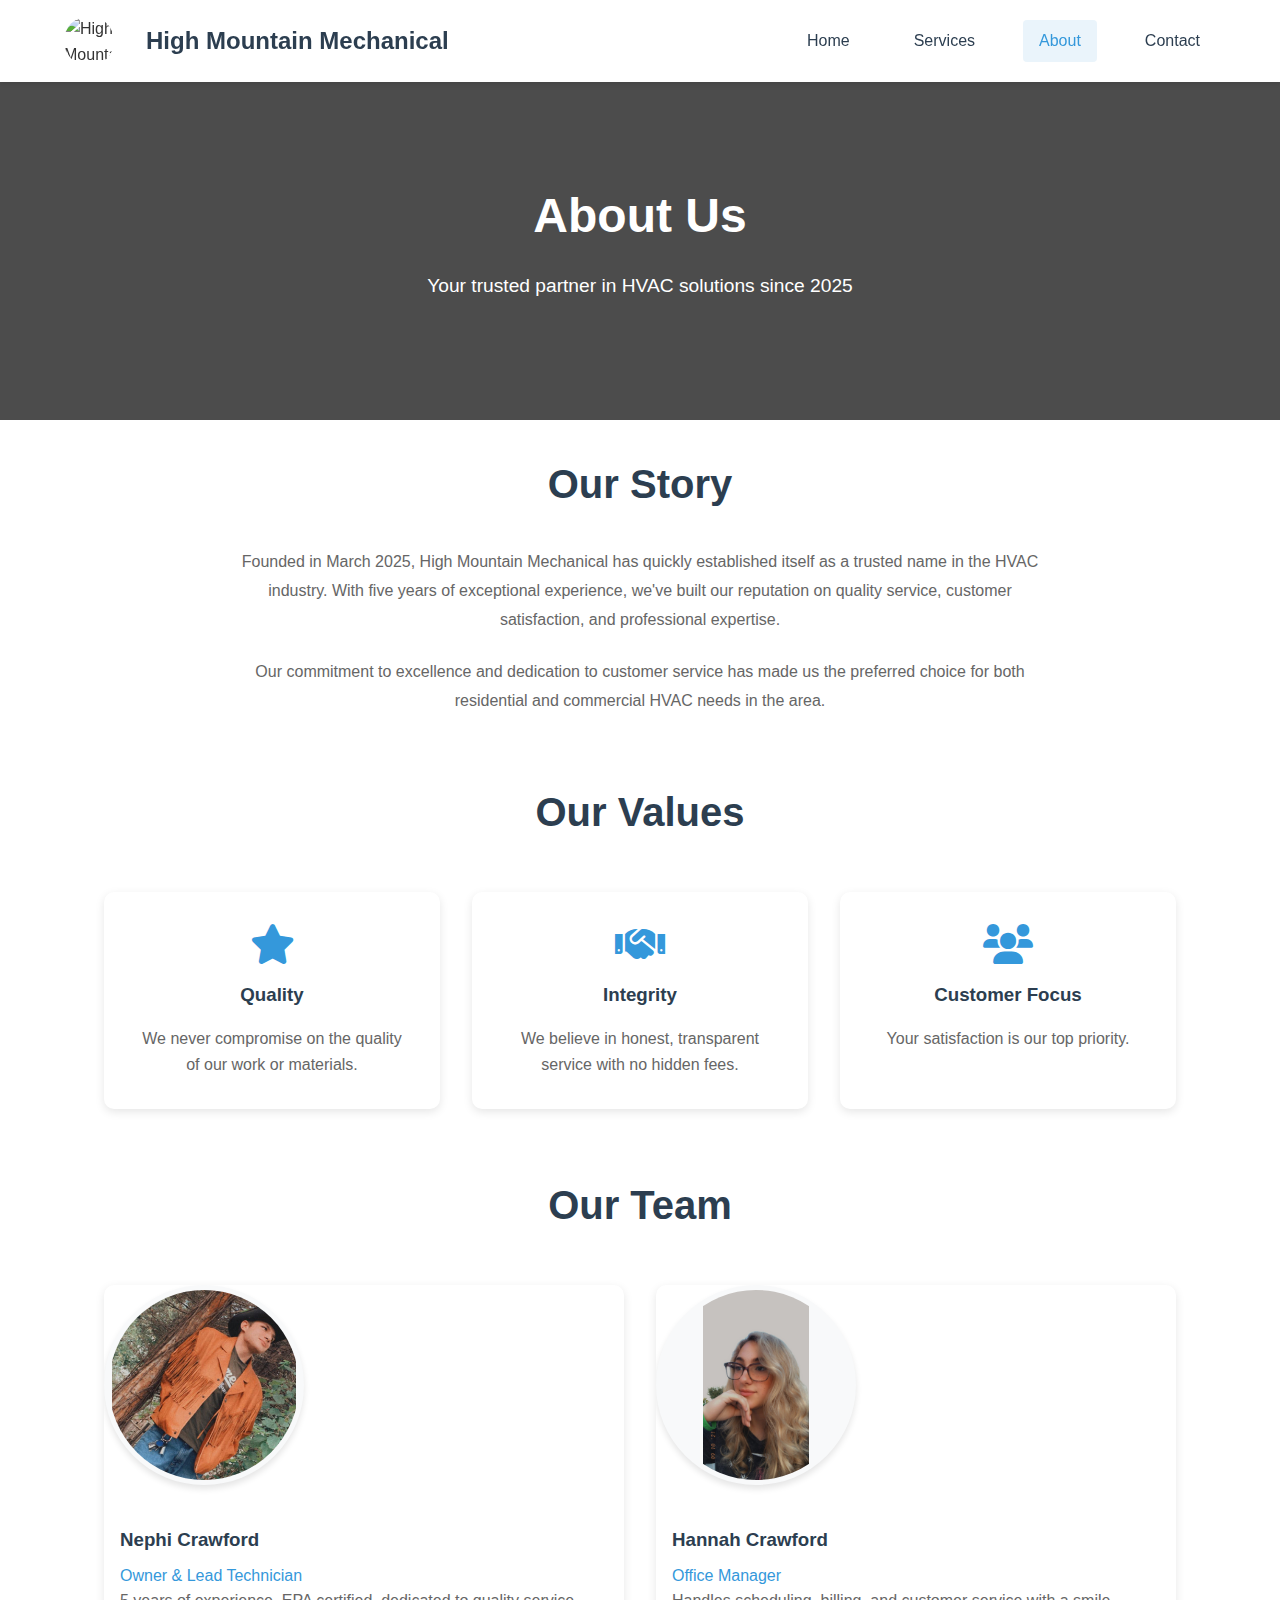
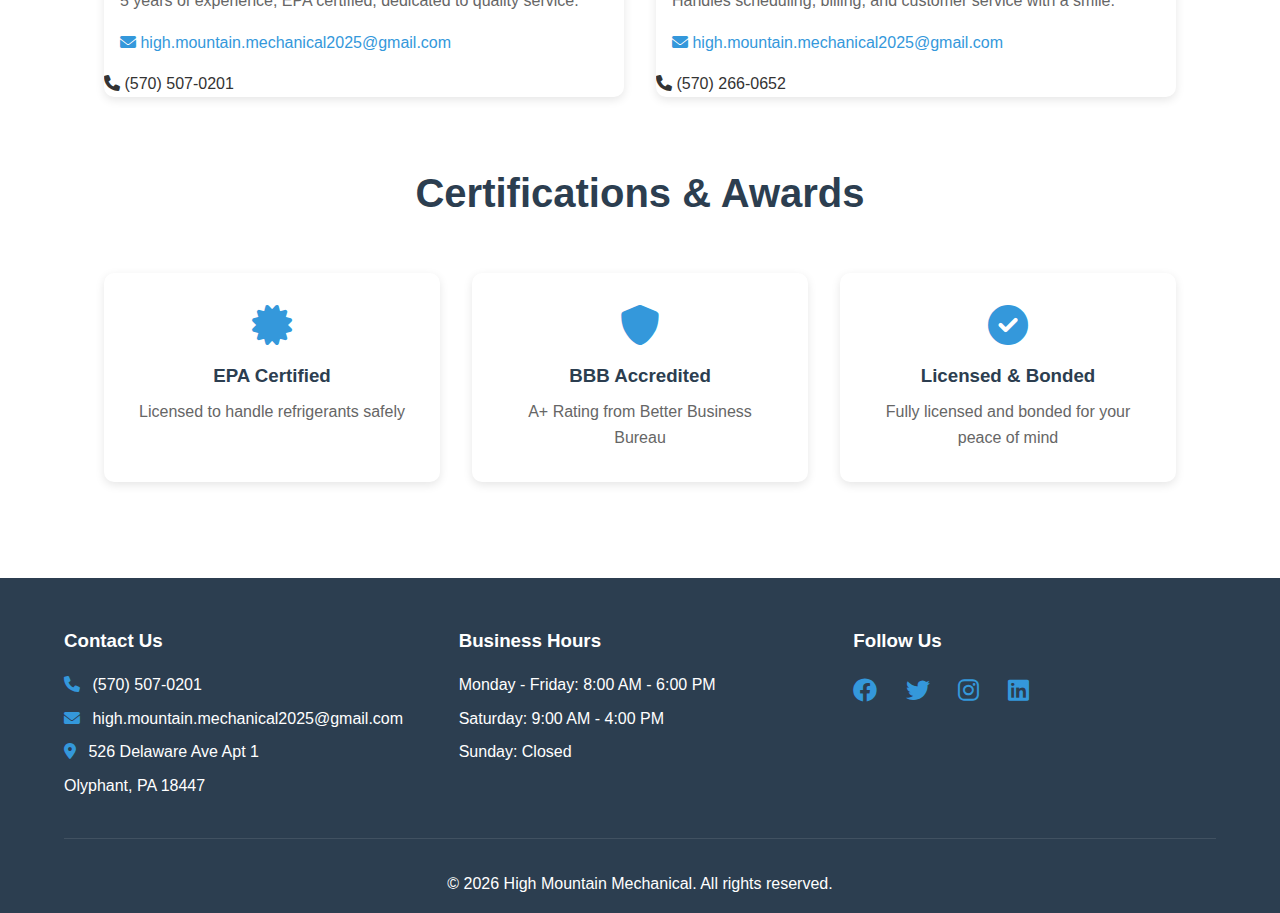
==== about.html @ c9710c62 "ww" ====
<!DOCTYPE html>
<html lang="en">
<head>
    <meta charset="UTF-8">
    <meta name="viewport" content="width=device-width, initial-scale=1.0">
    <title>About Us - High Mountain Mechanical</title>
    
    <!-- SEO Meta Tags (Specific to About) -->
    <meta name="description" content="Learn about High Mountain Mechanical, our story, values, team, and certifications. Trusted HVAC experts in Olyphant, PA.">
    <meta name="keywords" content="About High Mountain Mechanical, HVAC team, Olyphant HVAC, company story, HVAC certifications">
    <meta name="author" content="High Mountain Mechanical">
    
    <!-- Open Graph Meta Tags -->
    <meta property="og:title" content="About Us - High Mountain Mechanical">
    <meta property="og:description" content="Learn about our story, values, and team of certified HVAC experts.">
    <meta property="og:image" content="https://highmountainmechanical.net/images/mountain.png">
    <meta property="og:url" content="https://highmountainmechanical.net/about.html">
    
    <!-- Canonical URL -->
    <link rel="canonical" href="https://highmountainmechanical.net/about.html">
    
    <link rel="stylesheet" href="css/style.css?v=1.4.07">
    <link rel="stylesheet" href="https://cdnjs.cloudflare.com/ajax/libs/font-awesome/6.0.0/css/all.min.css">
    
    <!-- Schema.org (Optional: Could add Organization schema) -->
</head>
<body>
    <header>
        <nav class="navbar">
            <div class="logo">
                <img src="images/mountain.png" alt="High Mountain Mechanical Logo" class="logo-image">
                <h1>High Mountain Mechanical</h1>
            </div>
            <div class="nav-links">
                <a href="index.html" class="">Home</a>
                <a href="services.html" class="">Services</a>
                <a href="about.html" class="active">About</a>
                <a href="contact.html" class="">Contact</a>
            </div>
            <div class="mobile-menu">
                <i class="fas fa-bars"></i>
            </div>
        </nav>
    </header>

    <div class="mobile-menu-overlay"></div>

    <main id="main-content">
        <section class="page-header">
            <h1>About Us</h1>
            <p>Your trusted partner in HVAC solutions since 2025</p>
        </section>

        <section class="about-content">
            <div class="about-story">
                <h2>Our Story</h2>
                <p>Founded in March 2025, High Mountain Mechanical has quickly established itself as a trusted name in the HVAC industry. With five years of exceptional experience, we've built our reputation on quality service, customer satisfaction, and professional expertise.</p>
                <p>Our commitment to excellence and dedication to customer service has made us the preferred choice for both residential and commercial HVAC needs in the area.</p>
            </div>

            <div class="about-values">
                <h2>Our Values</h2>
                <div class="values-grid">
                    <div class="value-card">
                        <i class="fas fa-star"></i>
                        <h3>Quality</h3>
                        <p>We never compromise on the quality of our work or materials.</p>
                    </div>
                    <div class="value-card">
                        <i class="fas fa-handshake"></i>
                        <h3>Integrity</h3>
                        <p>We believe in honest, transparent service with no hidden fees.</p>
                    </div>
                    <div class="value-card">
                        <i class="fas fa-users"></i>
                        <h3>Customer Focus</h3>
                        <p>Your satisfaction is our top priority.</p>
                    </div>
                </div>
            </div>

            <div class="about-team">
                <h2>Our Team</h2>
                <div class="team-grid">
                    <div class="team-member">
                        <img src="images/nephi.jpg" alt="Nephi Crawford" class="team-member-image">
                        <div class="team-info">
                            <h3>Nephi Crawford</h3>
                            <p class="position">Owner & Lead Technician</p>
                            <p class="bio">5 years of experience, EPA certified, dedicated to quality service.</p>
                            <p class="email"><i class="fas fa-envelope"></i> high.mountain.mechanical2025@gmail.com</p>
                            <p class="phone"><i class="fas fa-phone"></i> (570) 507-0201</p>
                        </div>
                    </div>
                    <div class="team-member">
                        <img src="images/hannah.jpg" alt="Hannah Crawford" class="team-member-image">
                        <div class="team-info">
                            <h3>Hannah Crawford</h3>
                            <p class="position">Office Manager</p>
                            <p class="bio">Handles scheduling, billing, and customer service with a smile.</p>
                            <p class="email"><i class="fas fa-envelope"></i> high.mountain.mechanical2025@gmail.com</p>
                            <p class="phone"><i class="fas fa-phone"></i> (570) 266-0652</p>
                        </div>
                    </div>
                </div>
            </div>

            <div class="about-certifications">
                <h2>Certifications & Awards</h2>
                <div class="certifications-grid">
                    <div class="certification">
                        <i class="fas fa-certificate"></i>
                        <h3>EPA Certified</h3>
                        <p>Licensed to handle refrigerants safely</p>
                    </div>
                    <div class="certification">
                        <i class="fas fa-shield-alt"></i>
                        <h3>BBB Accredited</h3>
                        <p>A+ Rating from Better Business Bureau</p>
                    </div>
                    <div class="certification">
                        <i class="fas fa-check-circle"></i>
                        <h3>Licensed & Bonded</h3>
                        <p>Fully licensed and bonded for your peace of mind</p>
                    </div>
                </div>
            </div>
        </section> 
    </main>

    <footer>
        <div class="footer-content">
            <div class="footer-section">
                <h3>Contact Us</h3>
                <p><i class="fas fa-phone"></i> (570) 507-0201</p>
                <p><i class="fas fa-envelope"></i> high.mountain.mechanical2025@gmail.com</p>
                <p><i class="fas fa-location-dot"></i> 526 Delaware Ave Apt 1</p>
                <p>Olyphant, PA 18447</p>
            </div>
            <div class="footer-section">
                <h3>Business Hours</h3>
                <p>Monday - Friday: 8:00 AM - 6:00 PM</p>
                <p>Saturday: 9:00 AM - 4:00 PM</p>
                <p>Sunday: Closed</p>
            </div>
            <div class="footer-section">
                <h3>Follow Us</h3>
                <div class="social-links">
                    <a href="#"><i class="fab fa-facebook"></i></a>
                    <a href="#"><i class="fab fa-twitter"></i></a>
                    <a href="#"><i class="fab fa-instagram"></i></a>
                    <a href="#"><i class="fab fa-linkedin"></i></a>
                </div>
            </div>
        </div>
        <div class="footer-bottom">
            <p>&copy; <span id="current-year">2024</span> High Mountain Mechanical. All rights reserved.</p>
        </div>
    </footer>

    <script src="js/main.js?v=1.4.07"></script>
    <script>
        // Update the year dynamically
        document.getElementById('current-year').textContent = new Date().getFullYear();
    </script>
</body>
</html>
---- css/style.css ----
/* Reset and base styles */
* {
    margin: 0;
    padding: 0;
    box-sizing: border-box;
}

body {
    font-family: 'Segoe UI', Tahoma, Geneva, Verdana, sans-serif;
    line-height: 1.6;
    color: #333;
}

/* Navigation */
.navbar {
    background: #fff;
    padding: 1rem 5%;
    display: flex;
    justify-content: space-between;
    align-items: center;
    box-shadow: 0 2px 4px rgba(0,0,0,0.1);
    position: fixed;
    top: 0;
    left: 0;
    right: 0;
    z-index: 1000;
}

.logo {
    display: flex;
    align-items: center;
    gap: 1rem;
}

.logo-image {
    width: 50px;
    height: 50px;
    object-fit: cover;
    border-radius: 50%;
    margin-right: 1rem;
}

.logo h1 {
    font-size: 1.5rem;
    color: #2c3e50;
    margin: 0;
}

.nav-links {
    display: flex;
    gap: 2rem;
}

.nav-links a {
    color: #2c3e50;
    text-decoration: none;
    font-weight: 500;
    transition: color 0.3s ease;
    padding: 0.5rem 1rem;
    border-radius: 4px;
}

.nav-links a:hover,
.nav-links a.active {
    color: #3498db;
    background: rgba(52, 152, 219, 0.1);
}

.mobile-menu {
    display: none;
    cursor: pointer;
    font-size: 1.5rem;
    color: #2c3e50;
}

/* Mobile Navigation */
@media (max-width: 768px) {
    .mobile-menu {
        display: block;
        cursor: pointer;
        z-index: 1001;
    }

    .nav-links {
        display: none;
        position: fixed;
        top: 60px;
        right: 0;
        width: 140px;
        background: #fff;
        flex-direction: column;
        padding: 0.25rem;
        box-shadow: -2px 2px 5px rgba(0,0,0,0.1);
        z-index: 1000;
        border-radius: 0 0 4px 4px;
    }

    .nav-links.active {
        display: flex;
    }

    .nav-links a {
        padding: 0.4rem 0.8rem;
        text-align: left;
        border-radius: 4px;
        font-size: 0.9rem;
        color: #2c3e50;
        text-decoration: none;
    }

    .nav-links a:hover,
    .nav-links a.active {
        background: rgba(52, 152, 219, 0.1);
        color: #3498db;
    }

    .hero {
        height: 60vh;
        margin-top: 60px;
    }
}

/* Hero Section */
.hero {
    position: relative;
    height: 80vh;
    background: linear-gradient(rgba(0, 0, 0, 0.5), rgba(0, 0, 0, 0.5)), url('../images/mountain.jpg');
    background-size: contain;
    background-position: center center;
    background-repeat: no-repeat;
    background-attachment: fixed;
    background-color: #2c3e50;
    display: flex;
    align-items: center;
    justify-content: center;
    text-align: center;
    color: white;
    margin-top: 60px;
    margin-bottom: 4rem;
    z-index: 1;
}

.hero-content {
    max-width: 800px;
    padding: 0 2rem;
    z-index: 1;
}

.hero h1 {
    font-size: 3.5rem;
    margin-bottom: 1rem;
    text-shadow: 2px 2px 4px rgba(0, 0, 0, 0.5);
}

.hero p {
    font-size: 1.5rem;
    margin-bottom: 2rem;
    text-shadow: 1px 1px 2px rgba(0, 0, 0, 0.5);
}

.hero .cta-button {
    display: inline-block;
    padding: 1.2rem 2.5rem;
    background-color: #e74c3c;
    color: white;
    text-decoration: none;
    border-radius: 5px;
    font-weight: bold;
    font-size: 1.2rem;
    transition: all 0.3s ease;
    text-shadow: none;
    box-shadow: 0 4px 6px rgba(0, 0, 0, 0.1);
}

.hero .cta-button:hover {
    background-color: #c0392b;
    transform: translateY(-2px);
    box-shadow: 0 6px 8px rgba(0, 0, 0, 0.2);
}

/* Services Preview */
.services-preview {
    position: relative;
    z-index: 1;
    padding: 4rem 2rem;
    background-color: #f8f9fa;
}

.services-preview h2 {
    text-align: center;
    margin-bottom: 3rem;
    color: #2c3e50;
}

.services-grid {
    display: grid;
    grid-template-columns: repeat(auto-fit, minmax(250px, 1fr));
    gap: 2rem;
    max-width: 1200px;
    margin: 0 auto;
    padding: 2rem 0;
}

.service-card {
    background: white;
    padding: 2rem;
    border-radius: 8px;
    text-align: center;
    box-shadow: 0 2px 4px rgba(0, 0, 0, 0.1);
    transition: transform 0.3s ease;
}

.service-card:hover {
    transform: translateY(-5px);
}

.service-card i {
    font-size: 2.5rem;
    color: #007bff;
    margin-bottom: 1rem;
}

.service-card h3 {
    margin-bottom: 1rem;
    color: #333;
}

.service-card p {
    color: #666;
    line-height: 1.6;
}

/* Why Choose Us */
.why-choose-us {
    position: relative;
    z-index: 1;
    padding: 4rem 2rem;
    background-color: white;
}

.why-choose-us h2 {
    text-align: center;
    margin-bottom: 3rem;
    color: #2c3e50;
}

.features-grid {
    display: grid;
    grid-template-columns: repeat(auto-fit, minmax(250px, 1fr));
    gap: 2rem;
    max-width: 1200px;
    margin: 0 auto;
    padding: 2rem 0;
}

.feature {
    text-align: center;
    padding: 2rem;
}

.feature i {
    font-size: 2.5rem;
    color: #007bff;
    margin-bottom: 1rem;
}

.feature h3 {
    margin-bottom: 1rem;
    color: #333;
}

.feature p {
    color: #666;
    line-height: 1.6;
}

/* Footer */
footer {
    position: relative;
    z-index: 1;
    background-color: #2c3e50;
    color: #fff;
    padding: 3rem 5% 1rem;
}

.footer-content {
    display: grid;
    grid-template-columns: repeat(auto-fit, minmax(250px, 1fr));
    gap: 2rem;
    margin-bottom: 2rem;
}

.footer-section h3 {
    margin-bottom: 1rem;
}

.footer-section p {
    margin-bottom: 0.5rem;
}

.footer-section i {
    margin-right: 0.5rem;
    color: #3498db;
}

.social-links a {
    color: #fff;
    font-size: 1.5rem;
    margin-right: 1rem;
    transition: color 0.3s ease;
}

.social-links a:hover {
    color: #3498db;
}

.footer-bottom {
    text-align: center;
    padding-top: 2rem;
    border-top: 1px solid rgba(255,255,255,0.1);
}

/* Page Header */
.page-header {
    background: linear-gradient(rgba(0,0,0,0.7), rgba(0,0,0,0.7)), url('../images/services-header.jpg');
    background-size: cover;
    background-position: center;
    height: 40vh;
    display: flex;
    flex-direction: column;
    justify-content: center;
    align-items: center;
    text-align: center;
    color: #fff;
    padding: 0 1rem;
    margin-top: 60px;
}

.page-header h1 {
    font-size: 3rem;
    margin-bottom: 1rem;
}

.page-header p {
    font-size: 1.2rem;
    max-width: 600px;
}

/* Services Detailed */
.services-detailed {
    padding: 5rem 5%;
}

.service-item {
    display: grid;
    grid-template-columns: 1fr 1fr;
    gap: 2rem;
    margin-bottom: 4rem;
    align-items: center;
}

.service-item.reverse {
    direction: rtl;
}

.service-item.reverse .service-content {
    direction: ltr;
}

.service-image img {
    width: 100%;
    height: 400px;
    object-fit: cover;
    border-radius: 10px;
    box-shadow: 0 3px 10px rgba(0,0,0,0.1);
}

.service-content h2 {
    color: #2c3e50;
    margin-bottom: 1.5rem;
    font-size: 2rem;
}

.service-content ul {
    list-style: none;
    margin-bottom: 2rem;
}

.service-content ul li {
    margin-bottom: 1rem;
    padding-left: 1.5rem;
    position: relative;
}

.service-content ul li:before {
    content: "✓";
    color: #3498db;
    position: absolute;
    left: 0;
}

.service-cta {
    background-color: #f9f9f9;
    padding: 5rem 5%;
    text-align: center;
}

.service-cta h2 {
    color: #2c3e50;
    margin-bottom: 1rem;
    font-size: 2.5rem;
}

.service-cta p {
    margin-bottom: 2rem;
    font-size: 1.2rem;
    color: #666;
}

/* Contact Section */
.contact-content {
    display: grid;
    grid-template-columns: 1fr 2fr;
    gap: 2rem;
    padding: 2rem 5%;
    max-width: 1200px;
    margin: 0 auto;
}

.contact-info {
    display: flex;
    flex-direction: column;
    gap: 1.5rem;
}

.info-card {
    background: #fff;
    padding: 1.5rem;
    border-radius: 8px;
    box-shadow: 0 2px 4px rgba(0, 0, 0, 0.1);
    text-align: center;
}

.info-card i {
    font-size: 2rem;
    color: #3498db;
    margin-bottom: 1rem;
}

.info-card h3 {
    margin: 0.5rem 0;
    color: #333;
}

.contact-form {
    background: #fff;
    padding: 2rem;
    border-radius: 8px;
    box-shadow: 0 2px 4px rgba(0, 0, 0, 0.1);
}

.contact-form h2 {
    margin-bottom: 1.5rem;
    color: #333;
}

.contact-form-container {
    display: flex;
    flex-direction: column;
    gap: 1rem;
}

.form-group {
    display: flex;
    flex-direction: column;
    gap: 0.5rem;
}

.form-group label {
    font-weight: 600;
    color: #555;
}

.form-group input,
.form-group select,
.form-group textarea {
    padding: 0.75rem;
    border: 1px solid #ddd;
    border-radius: 4px;
    font-size: 1rem;
    transition: border-color 0.3s ease;
}

.form-group input:focus,
.form-group select:focus,
.form-group textarea:focus {
    outline: none;
    border-color: #3498db;
}

.form-group textarea {
    resize: vertical;
    min-height: 120px;
}

.alert {
    padding: 1rem;
    border-radius: 4px;
    margin-bottom: 1rem;
    font-weight: 500;
}

.alert-success {
    background-color: #d4edda;
    color: #155724;
    border: 1px solid #c3e6cb;
}

.alert-error {
    background-color: #f8d7da;
    color: #721c24;
    border: 1px solid #f5c6cb;
}

/* Business Hours Section */
.business-hours {
    padding: 2rem 5%;
    background: #f8f9fa;
    margin-top: 2rem;
}

.business-hours h2 {
    text-align: center;
    margin-bottom: 2rem;
    color: #333;
}

.hours-grid {
    display: grid;
    grid-template-columns: repeat(auto-fit, minmax(250px, 1fr));
    gap: 1.5rem;
    max-width: 1200px;
    margin: 0 auto;
}

.hours-card {
    background: #fff;
    padding: 1.5rem;
    border-radius: 8px;
    box-shadow: 0 2px 4px rgba(0, 0, 0, 0.1);
    text-align: center;
}

.hours-card h3 {
    color: #333;
    margin-bottom: 0.5rem;
}

.hours-card p {
    color: #666;
    margin: 0;
}

/* Responsive Design */
@media (max-width: 768px) {
    .nav-links {
        display: none;
    }

    .mobile-menu {
        display: block;
    }

    .hero {
        height: 60vh;
    }

    .hero h1 {
        font-size: 2.5rem;
    }

    .hero p {
        font-size: 1.2rem;
    }

    .hero .cta-button {
        padding: 1rem 2rem;
        font-size: 1.1rem;
    }

    .service-item {
        grid-template-columns: 1fr;
    }

    .service-item.reverse {
        direction: ltr;
    }

    .service-image img {
        height: 300px;
    }

    .page-header h1 {
        font-size: 2.5rem;
    }

    .page-header p {
        font-size: 1rem;
    }

    .contact-content {
        grid-template-columns: 1fr;
        padding: 1rem;
    }

    .contact-form {
        padding: 1.5rem;
    }

    .hours-grid {
        grid-template-columns: 1fr;
    }

    .services-grid,
    .features-grid {
        grid-template-columns: 1fr;
    }
}

/* About Page Styles */
.about-content {
    padding: 2rem 5%;
    max-width: 1200px;
    margin: 0 auto;
}

.about-story {
    max-width: 800px;
    margin: 0 auto 4rem;
    text-align: center;
}

.about-story h2 {
    color: #2c3e50;
    margin-bottom: 2rem;
    font-size: 2.5rem;
}

.about-story p {
    color: #666;
    margin-bottom: 1.5rem;
    line-height: 1.8;
}

.about-values {
    margin-bottom: 4rem;
}

.about-values h2 {
    text-align: center;
    color: #2c3e50;
    margin-bottom: 3rem;
    font-size: 2.5rem;
}

.values-grid {
    display: grid;
    grid-template-columns: repeat(auto-fit, minmax(250px, 1fr));
    gap: 2rem;
}

.value-card {
    background: #fff;
    padding: 2rem;
    border-radius: 10px;
    text-align: center;
    box-shadow: 0 3px 10px rgba(0,0,0,0.1);
    transition: transform 0.3s ease;
}

.value-card:hover {
    transform: translateY(-5px);
}

.value-card i {
    font-size: 2.5rem;
    color: #3498db;
    margin-bottom: 1rem;
}

.value-card h3 {
    color: #2c3e50;
    margin-bottom: 1rem;
}

.value-card p {
    color: #666;
}

.about-team {
    margin-bottom: 4rem;
}

.about-team h2 {
    text-align: center;
    color: #2c3e50;
    margin-bottom: 3rem;
    font-size: 2.5rem;
}

.team-grid {
    display: grid;
    grid-template-columns: repeat(auto-fit, minmax(250px, 1fr));
    gap: 2rem;
}

.team-member {
    background: #fff;
    border-radius: 10px;
    overflow: hidden;
    box-shadow: 0 3px 10px rgba(0,0,0,0.1);
    transition: transform 0.3s ease;
}

.team-member:hover {
    transform: translateY(-5px);
}

.team-member img {
    width: 200px;
    height: 200px;
    border-radius: 50%;
    object-fit: contain;
    margin-bottom: 1rem;
    box-shadow: 0 4px 6px rgba(0, 0, 0, 0.1);
    background-color: #f8f9fa;
    padding: 5px;
}

.team-member:hover img {
    transform: scale(1.05);
    box-shadow: 0 6px 8px rgba(0, 0, 0, 0.2);
}

.team-member h3 {
    color: #2c3e50;
    margin: 1rem 0 0.5rem;
    padding: 0 1rem;
}

.team-member .position {
    color: #3498db;
    font-weight: 500;
    padding: 0 1rem;
}

.team-member .bio {
    color: #666;
    padding: 0 1rem 1rem;
}

.team-member .email {
    color: #3498db;
    padding: 0 1rem 1rem;
    font-weight: 500;
}

.about-certifications {
    margin-bottom: 4rem;
}

.about-certifications h2 {
    text-align: center;
    color: #2c3e50;
    margin-bottom: 3rem;
    font-size: 2.5rem;
}

.certifications-grid {
    display: grid;
    grid-template-columns: repeat(auto-fit, minmax(250px, 1fr));
    gap: 2rem;
}

.certification {
    background: #fff;
    padding: 2rem;
    border-radius: 10px;
    text-align: center;
    box-shadow: 0 3px 10px rgba(0,0,0,0.1);
    transition: transform 0.3s ease;
}

.certification:hover {
    transform: translateY(-5px);
}

.certification i {
    font-size: 2.5rem;
    color: #3498db;
    margin-bottom: 1rem;
}

.certification h3 {
    color: #2c3e50;
    margin-bottom: 0.5rem;
}

.certification p {
    color: #666;
}

/* Responsive Design for About Page */
@media (max-width: 768px) {
    .about-story h2,
    .about-values h2,
    .about-team h2,
    .about-certifications h2 {
        font-size: 2rem;
    }

    .team-member img {
        height: 250px;
    }

    .about-content {
        padding: 1rem;
    }
}

/* Main Content */
main {
    position: relative;
    z-index: 1;
}

/* Mobile menu overlay */
.mobile-menu-overlay {
    display: none;
    position: fixed;
    top: 0;
    left: 0;
    width: 100vw;
    height: 100vh;
    background-color: rgba(0, 0, 0, 0.5);
    z-index: 999;
}

.mobile-menu-overlay.active {
    display: block;
}
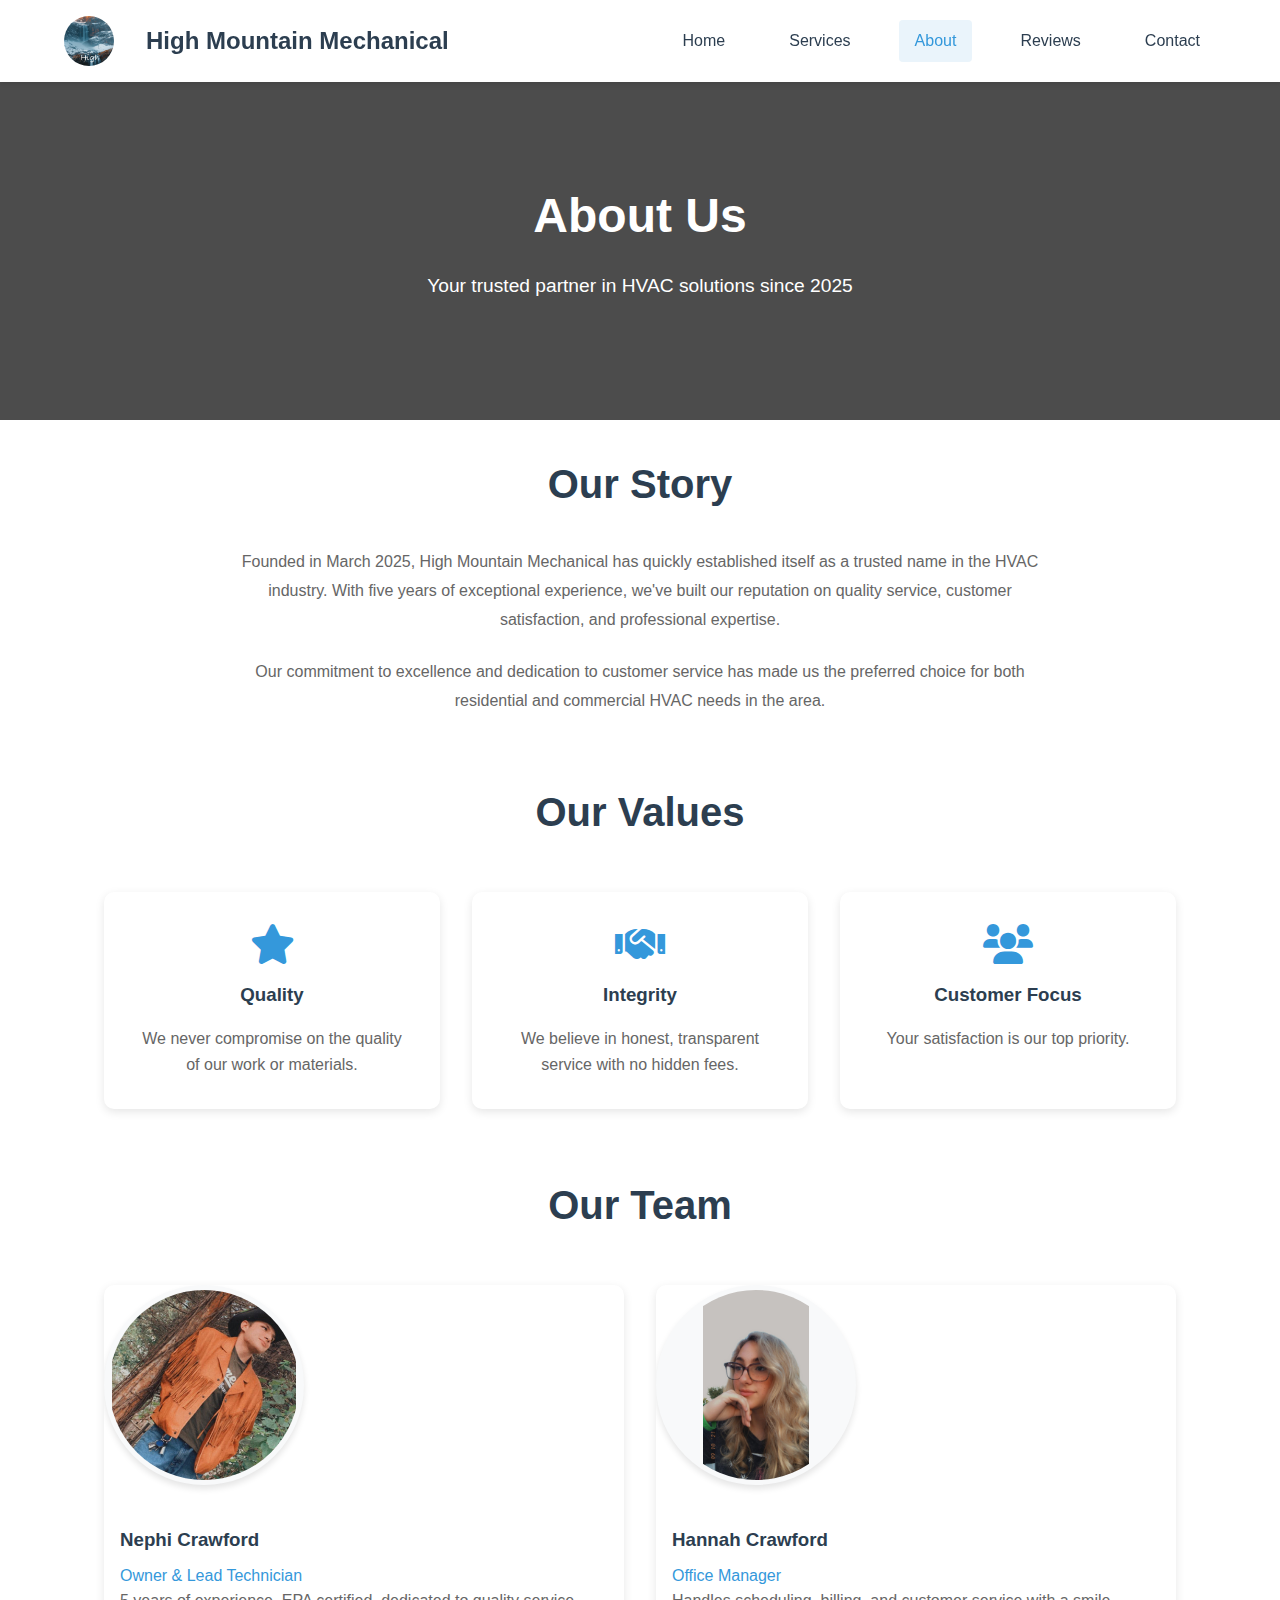
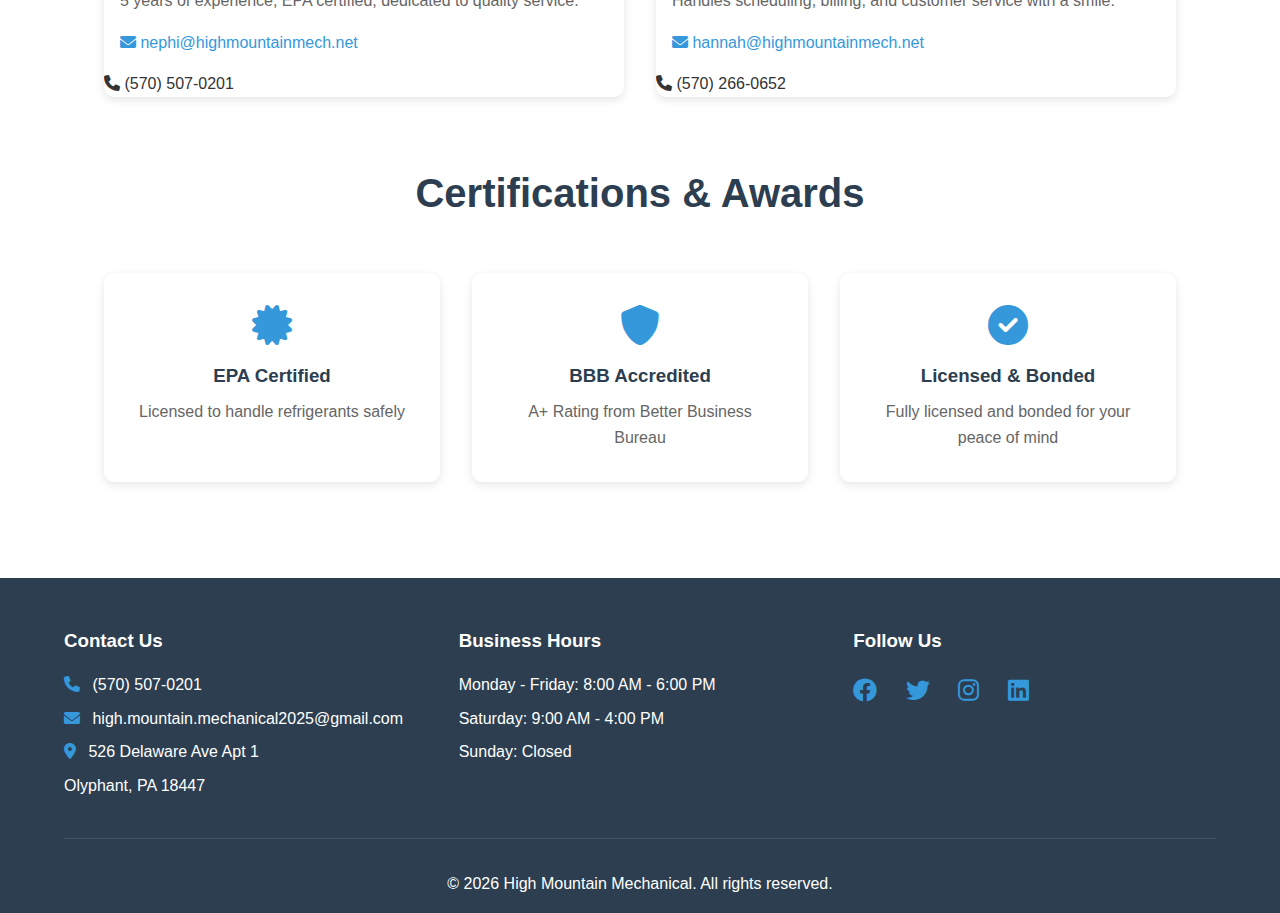
==== commit a5a3cf87: "sss" ====
--- a/about.html
+++ b/about.html
@@ -13,7 +13,7 @@
     <!-- Open Graph Meta Tags -->
     <meta property="og:title" content="About Us - High Mountain Mechanical">
     <meta property="og:description" content="Learn about our story, values, and team of certified HVAC experts.">
-    <meta property="og:image" content="https://highmountainmechanical.net/images/mountain.png">
+    <meta property="og:image" content="https://highmountainmechanical.net/images/mountain.jpg">
     <meta property="og:url" content="https://highmountainmechanical.net/about.html">
     
     <!-- Canonical URL -->
@@ -28,13 +28,14 @@
     <header>
         <nav class="navbar">
             <div class="logo">
-                <img src="images/mountain.png" alt="High Mountain Mechanical Logo" class="logo-image">
+                <img src="images/mountain.jpg" alt="High Mountain Mechanical Logo" class="logo-image">
                 <h1>High Mountain Mechanical</h1>
             </div>
             <div class="nav-links">
                 <a href="index.html" class="">Home</a>
                 <a href="services.html" class="">Services</a>
                 <a href="about.html" class="active">About</a>
+                <a href="reviews.html" class="">Reviews</a>
                 <a href="contact.html" class="">Contact</a>
             </div>
             <div class="mobile-menu">
@@ -88,7 +89,7 @@
                             <h3>Nephi Crawford</h3>
                             <p class="position">Owner & Lead Technician</p>
                             <p class="bio">5 years of experience, EPA certified, dedicated to quality service.</p>
-                            <p class="email"><i class="fas fa-envelope"></i> high.mountain.mechanical2025@gmail.com</p>
+                            <p class="email"><i class="fas fa-envelope"></i> nephi@highmountainmech.net</p>
                             <p class="phone"><i class="fas fa-phone"></i> (570) 507-0201</p>
                         </div>
                     </div>
@@ -98,7 +99,7 @@
                             <h3>Hannah Crawford</h3>
                             <p class="position">Office Manager</p>
                             <p class="bio">Handles scheduling, billing, and customer service with a smile.</p>
-                            <p class="email"><i class="fas fa-envelope"></i> high.mountain.mechanical2025@gmail.com</p>
+                            <p class="email"><i class="fas fa-envelope"></i> hannah@highmountainmech.net</p>
                             <p class="phone"><i class="fas fa-phone"></i> (570) 266-0652</p>
                         </div>
                     </div>
--- a/css/style.css
+++ b/css/style.css
@@ -848,4 +848,383 @@
 
 .mobile-menu-overlay.active {
     display: block;
+}
+
+/* Reviews Page Styles */
+.reviews-page {
+    padding: 4rem 2rem;
+    max-width: 1200px;
+    margin: 0 auto;
+}
+
+.reviews-header {
+    text-align: center;
+    margin-bottom: 3rem;
+}
+
+.reviews-header h1 {
+    font-size: 2.5rem;
+    color: #2c3e50;
+    margin-bottom: 1rem;
+}
+
+.overall-rating {
+    background: white;
+    padding: 2rem;
+    border-radius: 12px;
+    box-shadow: 0 4px 6px rgba(0,0,0,0.1);
+    text-align: center;
+    margin-bottom: 2rem;
+}
+
+.rating-number {
+    font-size: 3.5rem;
+    font-weight: bold;
+    color: #2c3e50;
+    line-height: 1;
+    margin-bottom: 0.5rem;
+}
+
+.rating-stars {
+    color: #ffc107;
+    font-size: 1.5rem;
+    margin-bottom: 0.5rem;
+}
+
+.rating-count {
+    color: #6c757d;
+    font-size: 1.1rem;
+}
+
+.service-categories {
+    display: grid;
+    grid-template-columns: repeat(auto-fit, minmax(250px, 1fr));
+    gap: 1.5rem;
+    margin-bottom: 3rem;
+}
+
+.category-card {
+    background: white;
+    padding: 1.5rem;
+    border-radius: 12px;
+    box-shadow: 0 4px 6px rgba(0,0,0,0.1);
+    text-align: center;
+    transition: transform 0.3s ease;
+}
+
+.category-card:hover {
+    transform: translateY(-5px);
+}
+
+.category-card h3 {
+    color: #2c3e50;
+    margin-bottom: 1rem;
+    font-size: 1.3rem;
+}
+
+.category-rating {
+    display: flex;
+    align-items: center;
+    justify-content: center;
+    gap: 0.5rem;
+    margin-bottom: 0.5rem;
+}
+
+.category-stars {
+    color: #ffc107;
+    font-size: 1.2rem;
+}
+
+.category-count {
+    color: #6c757d;
+    font-size: 0.9rem;
+}
+
+.reviews-list {
+    display: grid;
+    grid-template-columns: repeat(auto-fit, minmax(350px, 1fr));
+    gap: 2rem;
+    margin-bottom: 3rem;
+}
+
+.review-item {
+    background: white;
+    padding: 2rem;
+    border-radius: 12px;
+    box-shadow: 0 4px 6px rgba(0,0,0,0.1);
+    position: relative;
+    overflow: hidden;
+    margin-bottom: 2rem;
+}
+
+.review-item::before {
+    content: '"';
+    position: absolute;
+    top: 1rem;
+    left: 1rem;
+    font-size: 4rem;
+    color: rgba(44, 62, 80, 0.1);
+    font-family: Georgia, serif;
+    line-height: 1;
+}
+
+.review-header {
+    display: flex;
+    justify-content: space-between;
+    align-items: center;
+    margin-bottom: 1.5rem;
+    padding-left: 1rem;
+}
+
+.reviewer-info h3 {
+    margin: 0;
+    color: #2c3e50;
+    font-size: 1.2rem;
+    font-weight: 600;
+}
+
+.review-date {
+    color: #6c757d;
+    font-size: 0.9rem;
+    font-style: italic;
+}
+
+.review-content {
+    color: #495057;
+    line-height: 1.8;
+    margin: 0;
+    padding-left: 1rem;
+    font-size: 1.1rem;
+    position: relative;
+    z-index: 1;
+}
+
+.review-service {
+    display: flex;
+    align-items: center;
+    gap: 0.5rem;
+    margin-top: 1.5rem;
+    color: #6c757d;
+    font-size: 0.9rem;
+    padding-left: 1rem;
+}
+
+.review-service i {
+    color: #3498db;
+}
+
+.leave-review {
+    background: white;
+    padding: 3rem;
+    border-radius: 12px;
+    box-shadow: 0 4px 6px rgba(0,0,0,0.1);
+    max-width: 800px;
+    margin: 0 auto;
+}
+
+.leave-review h2 {
+    text-align: center;
+    color: #2c3e50;
+    margin-bottom: 1.5rem;
+    font-size: 2rem;
+}
+
+.leave-review p {
+    text-align: center;
+    color: #6c757d;
+    margin-bottom: 2rem;
+    font-size: 1.1rem;
+}
+
+.review-form {
+    display: grid;
+    gap: 1.5rem;
+}
+
+.form-group {
+    display: flex;
+    flex-direction: column;
+    gap: 0.5rem;
+}
+
+.form-group label {
+    color: #2c3e50;
+    font-weight: 500;
+}
+
+.form-group input,
+.form-group select,
+.form-group textarea {
+    padding: 0.75rem;
+    border: 2px solid #e9ecef;
+    border-radius: 8px;
+    font-size: 1rem;
+    transition: border-color 0.3s ease;
+}
+
+.form-group input:focus,
+.form-group select:focus,
+.form-group textarea:focus {
+    outline: none;
+    border-color: #3498db;
+}
+
+.form-group textarea {
+    resize: vertical;
+    min-height: 120px;
+}
+
+.rating {
+    display: inline-block;
+    position: relative;
+    height: 50px;
+    line-height: 50px;
+    font-size: 25px;
+}
+
+.rating label {
+    position: absolute;
+    top: 0;
+    left: 0;
+    height: 100%;
+    cursor: pointer;
+}
+
+.rating label:last-child {
+    position: static;
+}
+
+.rating label:nth-child(1) {
+    z-index: 5;
+}
+
+.rating label:nth-child(2) {
+    z-index: 4;
+}
+
+.rating label:nth-child(3) {
+    z-index: 3;
+}
+
+.rating label:nth-child(4) {
+    z-index: 2;
+}
+
+.rating label:nth-child(5) {
+    z-index: 1;
+}
+
+.rating label input {
+    position: absolute;
+    top: 0;
+    left: 0;
+    opacity: 0;
+}
+
+.rating label .icon {
+    float: left;
+    color: transparent;
+}
+
+.rating label:last-child .icon {
+    color: #ccc;
+}
+
+.rating:not(:hover) label input:checked ~ .icon,
+.rating:hover label:hover input ~ .icon {
+    color: #ffd700;
+}
+
+.rating label input:focus:not(:checked) ~ .icon:last-child {
+    color: #ccc;
+    text-shadow: 0 0 5px #ffd700;
+}
+
+/* Hide old star rating classes */
+.star-rating, .star-input {
+    display: none;
+}
+
+@media (max-width: 768px) {
+    .reviews-page {
+        padding: 2rem 1rem;
+    }
+    
+    .reviews-list {
+        grid-template-columns: 1fr;
+    }
+    
+    .leave-review {
+        padding: 2rem;
+    }
+    
+    .service-categories {
+        grid-template-columns: 1fr;
+    }
+}
+
+/* Star Rating System - Updated */
+.star-rating {
+    margin: 10px 0;
+}
+
+.star-input {
+    display: inline-flex;
+    flex-direction: row-reverse;
+    justify-content: flex-end;
+    gap: 5px;
+    padding: 5px;
+}
+
+.star-input input {
+    display: none;
+}
+
+.star-input label {
+    cursor: pointer;
+}
+
+.star-input label i {
+    font-size: 24px;
+    color: #ccc;
+    transition: color 0.3s;
+}
+
+.star-input input:checked ~ label i,
+.star-input label:hover ~ label i,
+.star-input label:hover i {
+    color: #ffd700;
+}
+
+/* Simple Star Rating */
+.simple-rating {
+    margin: 20px 0;
+}
+
+.stars {
+    display: inline-flex;
+    flex-direction: row-reverse;
+    gap: 5px;
+}
+
+.stars input {
+    display: none;
+}
+
+.stars label {
+    cursor: pointer;
+    font-size: 30px;
+    color: #ccc;
+    transition: all 0.2s ease;
+}
+
+.stars input:checked ~ label,
+.stars label:hover,
+.stars label:hover ~ label {
+    color: #ffa904;
+}
+
+/* Hide old rating system */
+.rating {
+    display: none;
 } 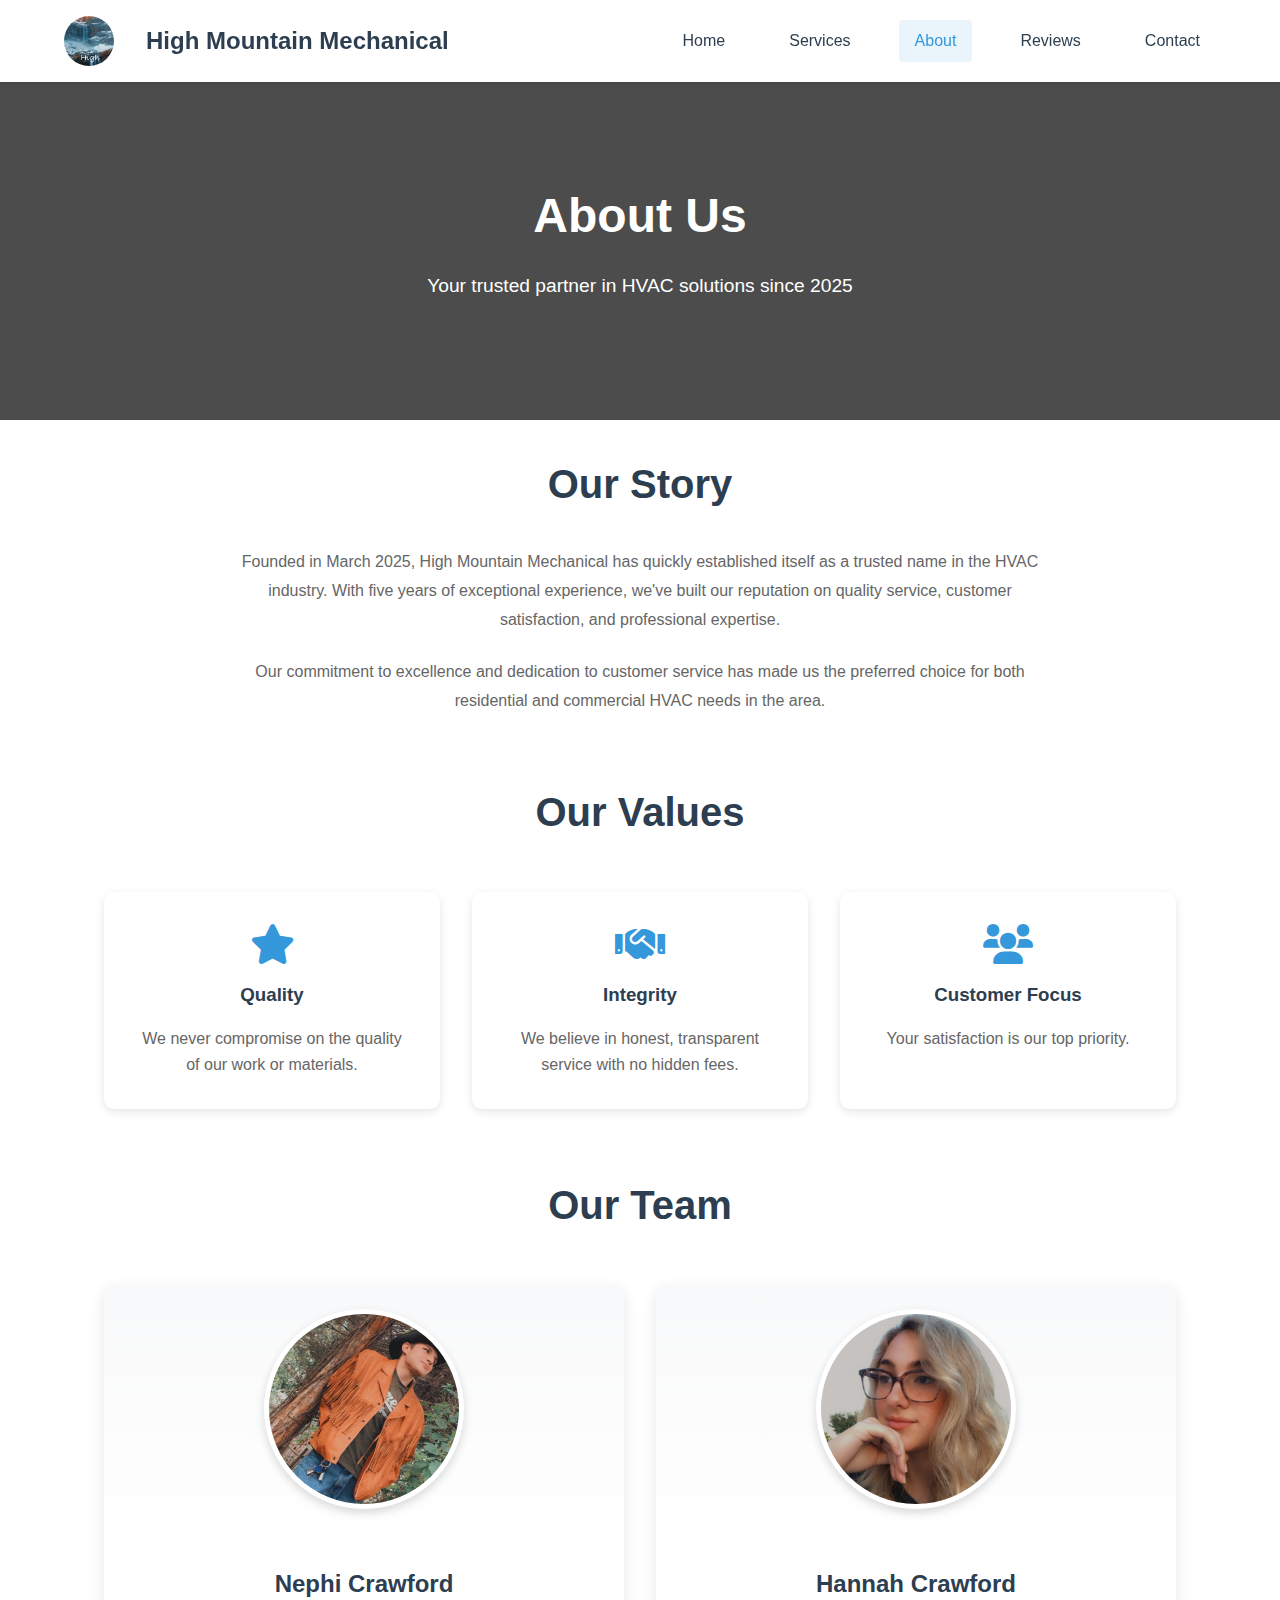
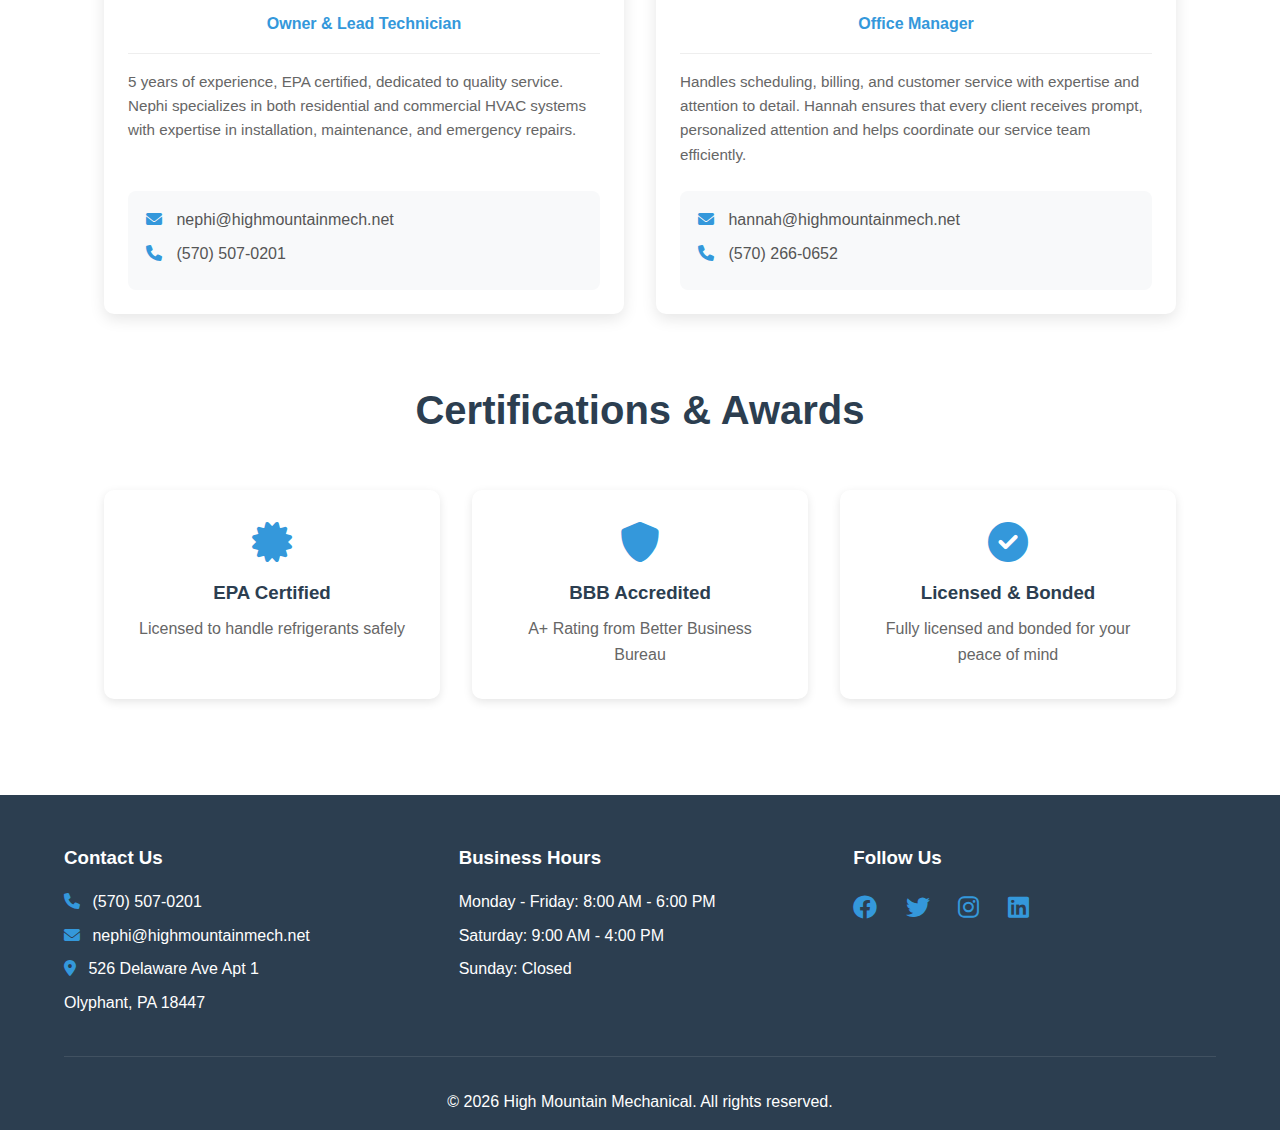
==== commit e7c406ac: "dd" ====
--- a/about.html
+++ b/about.html
@@ -84,23 +84,35 @@
                 <h2>Our Team</h2>
                 <div class="team-grid">
                     <div class="team-member">
-                        <img src="images/nephi.jpg" alt="Nephi Crawford" class="team-member-image">
+                        <div class="team-member-header">
+                            <img src="images/nephi.jpg" alt="Nephi Crawford">
+                        </div>
                         <div class="team-info">
                             <h3>Nephi Crawford</h3>
                             <p class="position">Owner & Lead Technician</p>
-                            <p class="bio">5 years of experience, EPA certified, dedicated to quality service.</p>
-                            <p class="email"><i class="fas fa-envelope"></i> nephi@highmountainmech.net</p>
-                            <p class="phone"><i class="fas fa-phone"></i> (570) 507-0201</p>
+                            <div class="team-bio">
+                                <p>5 years of experience, EPA certified, dedicated to quality service. Nephi specializes in both residential and commercial HVAC systems with expertise in installation, maintenance, and emergency repairs.</p>
+                            </div>
+                            <div class="team-contact">
+                                <p><i class="fas fa-envelope"></i> nephi@highmountainmech.net</p>
+                                <p><i class="fas fa-phone"></i> (570) 507-0201</p>
+                            </div>
                         </div>
                     </div>
                     <div class="team-member">
-                        <img src="images/hannah.jpg" alt="Hannah Crawford" class="team-member-image">
+                        <div class="team-member-header">
+                            <img src="images/hannah.jpg" alt="Hannah Crawford">
+                        </div>
                         <div class="team-info">
                             <h3>Hannah Crawford</h3>
                             <p class="position">Office Manager</p>
-                            <p class="bio">Handles scheduling, billing, and customer service with a smile.</p>
-                            <p class="email"><i class="fas fa-envelope"></i> hannah@highmountainmech.net</p>
-                            <p class="phone"><i class="fas fa-phone"></i> (570) 266-0652</p>
+                            <div class="team-bio">
+                                <p>Handles scheduling, billing, and customer service with expertise and attention to detail. Hannah ensures that every client receives prompt, personalized attention and helps coordinate our service team efficiently.</p>
+                            </div>
+                            <div class="team-contact">
+                                <p><i class="fas fa-envelope"></i> hannah@highmountainmech.net</p>
+                                <p><i class="fas fa-phone"></i> (570) 266-0652</p>
+                            </div>
                         </div>
                     </div>
                 </div>
@@ -134,7 +146,7 @@
             <div class="footer-section">
                 <h3>Contact Us</h3>
                 <p><i class="fas fa-phone"></i> (570) 507-0201</p>
-                <p><i class="fas fa-envelope"></i> high.mountain.mechanical2025@gmail.com</p>
+                <p><i class="fas fa-envelope"></i> nephi@highmountainmech.net</p>
                 <p><i class="fas fa-location-dot"></i> 526 Delaware Ave Apt 1</p>
                 <p>Olyphant, PA 18447</p>
             </div>
--- a/css/style.css
+++ b/css/style.css
@@ -710,59 +710,99 @@
 
 .team-grid {
     display: grid;
-    grid-template-columns: repeat(auto-fit, minmax(250px, 1fr));
+    grid-template-columns: repeat(auto-fit, minmax(300px, 1fr));
     gap: 2rem;
+    margin: 0 auto;
+    max-width: 1200px;
 }
 
 .team-member {
     background: #fff;
     border-radius: 10px;
     overflow: hidden;
-    box-shadow: 0 3px 10px rgba(0,0,0,0.1);
-    transition: transform 0.3s ease;
+    box-shadow: 0 5px 15px rgba(0,0,0,0.1);
+    transition: transform 0.3s ease, box-shadow 0.3s ease;
+    display: flex;
+    flex-direction: column;
 }
 
 .team-member:hover {
     transform: translateY(-5px);
+    box-shadow: 0 8px 25px rgba(0,0,0,0.15);
+}
+
+.team-member-header {
+    padding: 1.5rem;
+    text-align: center;
+    background: linear-gradient(to bottom, #f8f9fa, #ffffff);
 }
 
 .team-member img {
     width: 200px;
     height: 200px;
     border-radius: 50%;
-    object-fit: contain;
-    margin-bottom: 1rem;
-    box-shadow: 0 4px 6px rgba(0, 0, 0, 0.1);
+    object-fit: cover;
+    border: 5px solid white;
+    box-shadow: 0 4px 10px rgba(0, 0, 0, 0.15);
+    transition: transform 0.3s ease, box-shadow 0.3s ease;
     background-color: #f8f9fa;
-    padding: 5px;
 }
 
 .team-member:hover img {
     transform: scale(1.05);
-    box-shadow: 0 6px 8px rgba(0, 0, 0, 0.2);
+    box-shadow: 0 6px 15px rgba(0, 0, 0, 0.2);
+}
+
+.team-info {
+    padding: 1.5rem;
+    flex: 1;
+    display: flex;
+    flex-direction: column;
 }
 
 .team-member h3 {
     color: #2c3e50;
-    margin: 1rem 0 0.5rem;
-    padding: 0 1rem;
+    font-size: 1.5rem;
+    margin: 0 0 0.5rem;
+    text-align: center;
 }
 
 .team-member .position {
     color: #3498db;
-    font-weight: 500;
-    padding: 0 1rem;
-}
-
-.team-member .bio {
+    font-weight: 600;
+    text-align: center;
+    margin-bottom: 1rem;
+    padding-bottom: 1rem;
+    border-bottom: 1px solid #eee;
+}
+
+.team-bio {
+    margin-bottom: 1.5rem;
+    flex: 1;
+}
+
+.team-bio p {
     color: #666;
-    padding: 0 1rem 1rem;
-}
-
-.team-member .email {
+    line-height: 1.6;
+    font-size: 0.95rem;
+}
+
+.team-contact {
+    background-color: #f8f9fa;
+    padding: 1rem;
+    border-radius: 8px;
+}
+
+.team-contact p {
+    margin-bottom: 0.5rem;
+    color: #555;
+}
+
+.team-contact i {
     color: #3498db;
-    padding: 0 1rem 1rem;
-    font-weight: 500;
+    width: 20px;
+    text-align: center;
+    margin-right: 0.5rem;
 }
 
 .about-certifications {
@@ -820,7 +860,8 @@
     }
 
     .team-member img {
-        height: 250px;
+        height: 180px;
+        width: 180px;
     }
 
     .about-content {
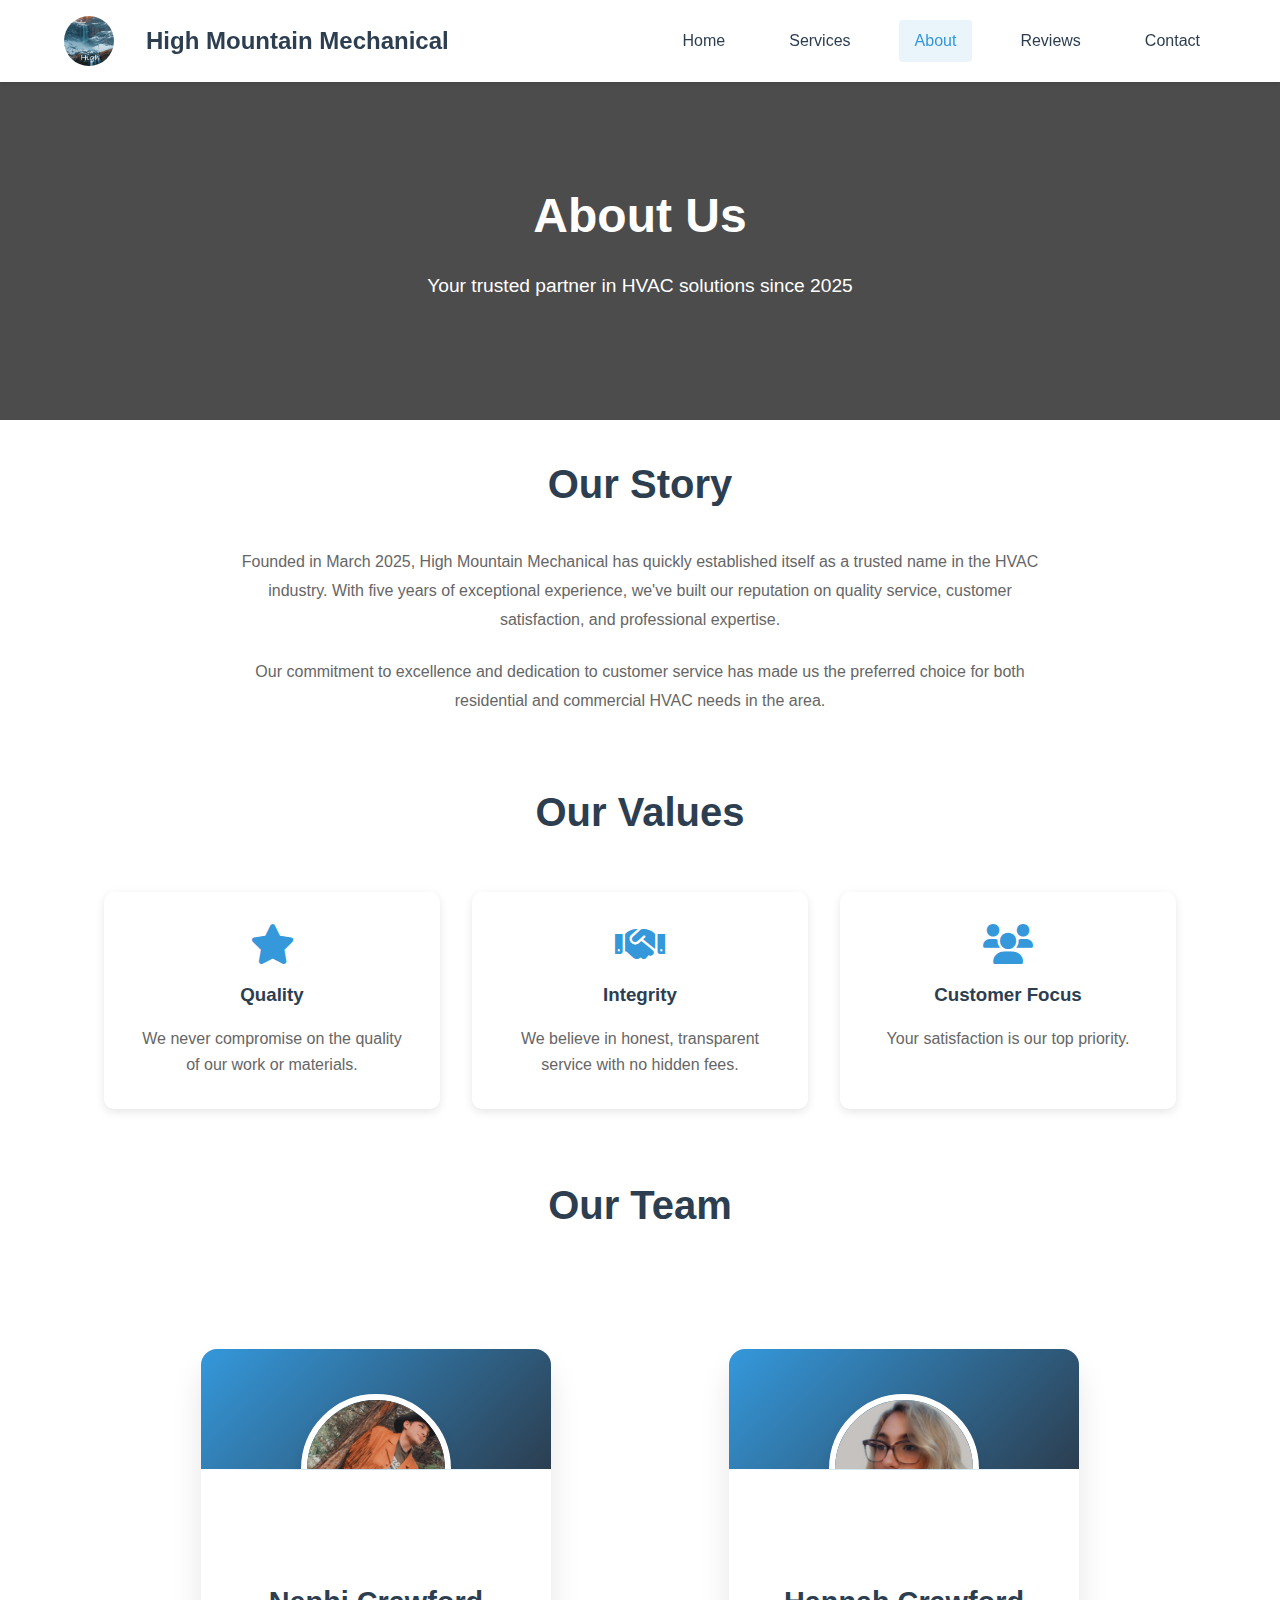
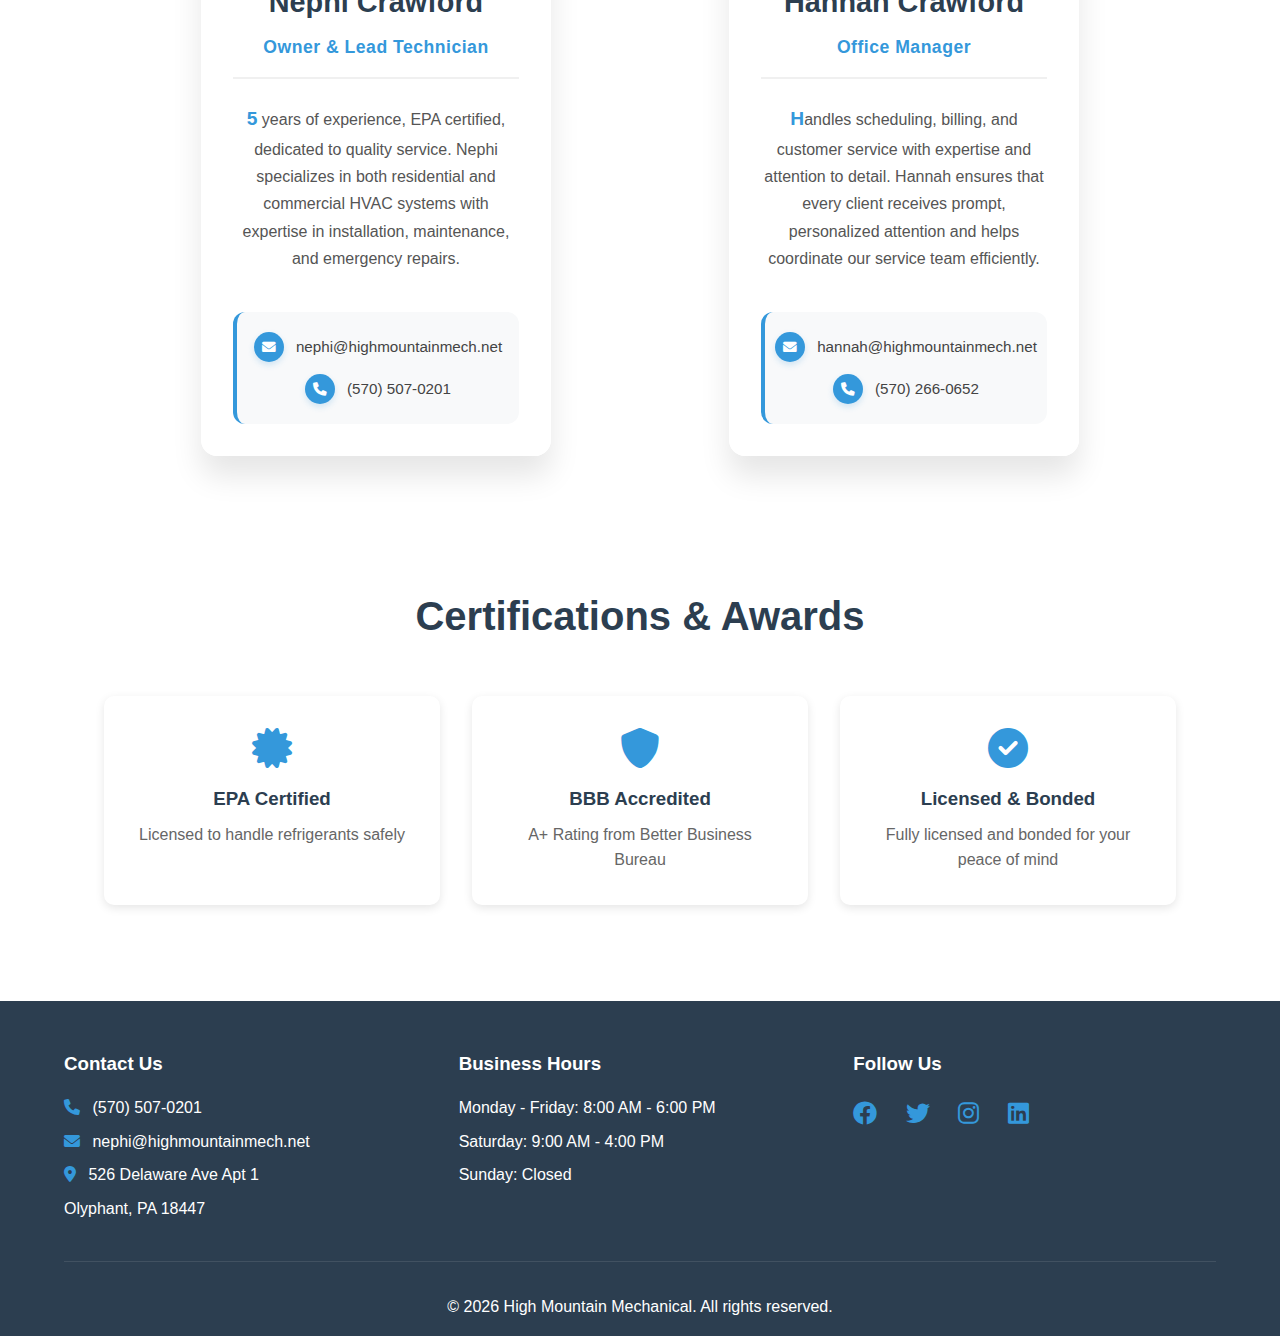
==== commit f875c423: "dd" ====
--- a/about.html
+++ b/about.html
@@ -19,7 +19,7 @@
     <!-- Canonical URL -->
     <link rel="canonical" href="https://highmountainmechanical.net/about.html">
     
-    <link rel="stylesheet" href="css/style.css?v=1.4.07">
+    <link rel="stylesheet" href="css/style.css?v=1.4.10">
     <link rel="stylesheet" href="https://cdnjs.cloudflare.com/ajax/libs/font-awesome/6.0.0/css/all.min.css">
     
     <!-- Schema.org (Optional: Could add Organization schema) -->
--- a/css/style.css
+++ b/css/style.css
@@ -708,103 +708,252 @@
     font-size: 2.5rem;
 }
 
-.team-grid {
-    display: grid;
-    grid-template-columns: repeat(auto-fit, minmax(300px, 1fr));
-    gap: 2rem;
-    margin: 0 auto;
-    max-width: 1200px;
-}
-
-.team-member {
-    background: #fff;
-    border-radius: 10px;
-    overflow: hidden;
-    box-shadow: 0 5px 15px rgba(0,0,0,0.1);
-    transition: transform 0.3s ease, box-shadow 0.3s ease;
-    display: flex;
-    flex-direction: column;
-}
-
-.team-member:hover {
-    transform: translateY(-5px);
-    box-shadow: 0 8px 25px rgba(0,0,0,0.15);
-}
-
-.team-member-header {
-    padding: 1.5rem;
-    text-align: center;
-    background: linear-gradient(to bottom, #f8f9fa, #ffffff);
-}
-
-.team-member img {
-    width: 200px;
-    height: 200px;
-    border-radius: 50%;
-    object-fit: cover;
-    border: 5px solid white;
-    box-shadow: 0 4px 10px rgba(0, 0, 0, 0.15);
-    transition: transform 0.3s ease, box-shadow 0.3s ease;
-    background-color: #f8f9fa;
-}
-
-.team-member:hover img {
-    transform: scale(1.05);
-    box-shadow: 0 6px 15px rgba(0, 0, 0, 0.2);
-}
-
-.team-info {
-    padding: 1.5rem;
-    flex: 1;
-    display: flex;
-    flex-direction: column;
-}
-
-.team-member h3 {
-    color: #2c3e50;
-    font-size: 1.5rem;
-    margin: 0 0 0.5rem;
-    text-align: center;
-}
-
-.team-member .position {
-    color: #3498db;
-    font-weight: 600;
-    text-align: center;
-    margin-bottom: 1rem;
-    padding-bottom: 1rem;
-    border-bottom: 1px solid #eee;
-}
-
-.team-bio {
-    margin-bottom: 1.5rem;
-    flex: 1;
-}
-
-.team-bio p {
-    color: #666;
-    line-height: 1.6;
-    font-size: 0.95rem;
-}
-
-.team-contact {
-    background-color: #f8f9fa;
-    padding: 1rem;
-    border-radius: 8px;
-}
-
-.team-contact p {
-    margin-bottom: 0.5rem;
-    color: #555;
-}
-
-.team-contact i {
-    color: #3498db;
-    width: 20px;
-    text-align: center;
-    margin-right: 0.5rem;
-}
-
+/* Team Member Styles - Modern Redesign */
+.about-team .team-grid {
+    display: grid !important;
+    grid-template-columns: repeat(auto-fit, minmax(320px, 1fr)) !important;
+    gap: 3rem !important;
+    margin: 0 auto !important;
+    max-width: 1200px !important;
+    padding: 4rem 2rem !important;
+}
+
+.about-team .team-member {
+    background: #fff !important;
+    border-radius: 16px !important;
+    overflow: hidden !important;
+    box-shadow: 0 20px 30px rgba(0,0,0,0.1) !important;
+    transition: all 0.4s cubic-bezier(0.175, 0.885, 0.32, 1.275) !important;
+    display: flex !important;
+    flex-direction: column !important;
+    border: none !important;
+    position: relative !important;
+    background-image: linear-gradient(135deg, #f8f9fa 0%, #ffffff 100%) !important;
+    margin: 0 auto !important;
+    width: 100% !important;
+    max-width: 350px !important;
+}
+
+.about-team .team-member:hover {
+    transform: translateY(-8px) scale(1.02) !important;
+    box-shadow: 0 30px 40px rgba(0,0,0,0.16) !important;
+}
+
+.about-team .team-member-header {
+    padding: 0 !important;
+    background: linear-gradient(135deg, #3498db, #2c3e50) !important;
+    height: 120px !important;
+    position: relative !important;
+    overflow: hidden !important;
+    width: 100% !important;
+}
+
+.about-team .team-member-header::before {
+    content: '' !important;
+    position: absolute !important;
+    top: 0 !important;
+    left: 0 !important;
+    right: 0 !important;
+    bottom: 0 !important;
+    background: linear-gradient(45deg, rgba(255,255,255,0.1) 0%, rgba(255,255,255,0) 100%) !important;
+    transform: translateX(-100%) !important;
+    transition: transform 0.6s ease !important;
+}
+
+.about-team .team-member:hover .team-member-header::before {
+    transform: translateX(100%) !important;
+}
+
+.about-team .team-member img {
+    width: 150px !important;
+    height: 150px !important;
+    border-radius: 50% !important;
+    object-fit: cover !important;
+    border: 6px solid white !important;
+    box-shadow: 0 10px 15px rgba(0, 0, 0, 0.1) !important;
+    position: absolute !important;
+    bottom: -75px !important;
+    left: 50% !important;
+    transform: translateX(-50%) !important;
+    transition: all 0.4s cubic-bezier(0.175, 0.885, 0.32, 1.275) !important;
+    z-index: 2 !important;
+}
+
+.about-team .team-member:hover img {
+    transform: translateX(-50%) scale(1.08) !important;
+    box-shadow: 0 15px 25px rgba(0, 0, 0, 0.15) !important;
+    border-color: #3498db !important;
+}
+
+.about-team .team-info {
+    padding: 110px 2rem 2rem !important;
+    flex: 1 !important;
+    display: flex !important;
+    flex-direction: column !important;
+    background: #fff !important;
+    border-top: none !important;
+    position: relative !important;
+    text-align: center !important;
+}
+
+.about-team .team-info::after {
+    content: '' !important;
+    position: absolute !important;
+    top: 0 !important;
+    left: 0 !important;
+    right: 0 !important;
+    height: 1px !important;
+    background: linear-gradient(90deg, transparent, rgba(52, 152, 219, 0.3), transparent) !important;
+}
+
+.about-team .team-member h3 {
+    color: #2c3e50 !important;
+    font-size: 1.8rem !important;
+    margin: 0 0 0.5rem !important;
+    text-align: center !important;
+    transition: color 0.3s ease !important;
+    font-weight: 600 !important;
+}
+
+.about-team .team-member:hover h3 {
+    color: #3498db !important;
+}
+
+.about-team .team-member .position {
+    color: #3498db !important;
+    font-weight: 600 !important;
+    text-align: center !important;
+    margin-bottom: 1.5rem !important;
+    padding-bottom: 1rem !important;
+    border-bottom: 2px solid #f0f0f0 !important;
+    font-size: 1.1rem !important;
+    letter-spacing: 0.5px !important;
+    transition: all 0.3s ease !important;
+}
+
+.about-team .team-member:hover .position {
+    border-bottom-color: #3498db !important;
+}
+
+.about-team .team-bio {
+    margin-bottom: 1.5rem !important;
+    flex: 1 !important;
+    padding: 0 !important;
+}
+
+.about-team .team-bio p {
+    color: #555 !important;
+    line-height: 1.7 !important;
+    font-size: 1rem !important;
+    text-align: center !important;
+    position: relative !important;
+    padding: 0 !important;
+    transition: color 0.3s ease !important;
+    margin: 0 !important;
+}
+
+.about-team .team-member:hover .team-bio p {
+    color: #444 !important;
+}
+
+.about-team .team-bio p::first-letter {
+    font-size: 1.2em !important;
+    font-weight: 600 !important;
+    color: #3498db !important;
+}
+
+.about-team .team-contact {
+    background-color: #f8f9fa !important;
+    padding: 1.25rem !important;
+    border-radius: 12px !important;
+    margin-top: 1rem !important;
+    transition: all 0.3s cubic-bezier(0.175, 0.885, 0.32, 1.275) !important;
+    border-left: 4px solid #3498db !important;
+    position: relative !important;
+    overflow: hidden !important;
+}
+
+.about-team .team-contact::before {
+    content: '' !important;
+    position: absolute !important;
+    top: 0 !important;
+    left: 0 !important;
+    right: 0 !important;
+    bottom: 0 !important;
+    background: linear-gradient(135deg, rgba(52, 152, 219, 0.1) 0%, rgba(52, 152, 219, 0) 100%) !important;
+    opacity: 0 !important;
+    transition: opacity 0.3s ease !important;
+}
+
+.about-team .team-member:hover .team-contact {
+    transform: translateY(-5px) !important;
+    box-shadow: 0 5px 15px rgba(52, 152, 219, 0.1) !important;
+}
+
+.about-team .team-member:hover .team-contact::before {
+    opacity: 1 !important;
+}
+
+.about-team .team-contact p {
+    margin-bottom: 0.75rem !important;
+    color: #444 !important;
+    display: flex !important;
+    align-items: center !important;
+    font-size: 0.95rem !important;
+    transition: all 0.3s ease !important;
+    justify-content: center !important;
+}
+
+.about-team .team-contact p:last-child {
+    margin-bottom: 0 !important;
+}
+
+.about-team .team-contact i {
+    color: white !important;
+    width: 30px !important;
+    height: 30px !important;
+    display: flex !important;
+    align-items: center !important;
+    justify-content: center !important;
+    margin-right: 0.75rem !important;
+    background-color: #3498db !important;
+    border-radius: 50% !important;
+    font-size: 0.85rem !important;
+    box-shadow: 0 3px 6px rgba(52, 152, 219, 0.2) !important;
+    transition: all 0.3s ease !important;
+    line-height: normal !important;
+    flex-shrink: 0 !important;
+}
+
+.about-team .team-member:hover .team-contact i {
+    transform: scale(1.1) !important;
+    box-shadow: 0 5px 10px rgba(52, 152, 219, 0.3) !important;
+}
+
+/* Responsive Design for Team Section */
+@media (max-width: 768px) {
+    .about-team .team-grid {
+        grid-template-columns: 1fr !important;
+        gap: 2rem !important;
+        padding: 2rem 1rem !important;
+    }
+
+    .about-team .team-member {
+        max-width: 100% !important;
+    }
+
+    .about-team .team-member img {
+        width: 120px !important;
+        height: 120px !important;
+        bottom: -60px !important;
+    }
+
+    .about-team .team-info {
+        padding: 80px 1.5rem 1.5rem !important;
+    }
+}
+
+/* About Certifications */
 .about-certifications {
     margin-bottom: 4rem;
 }
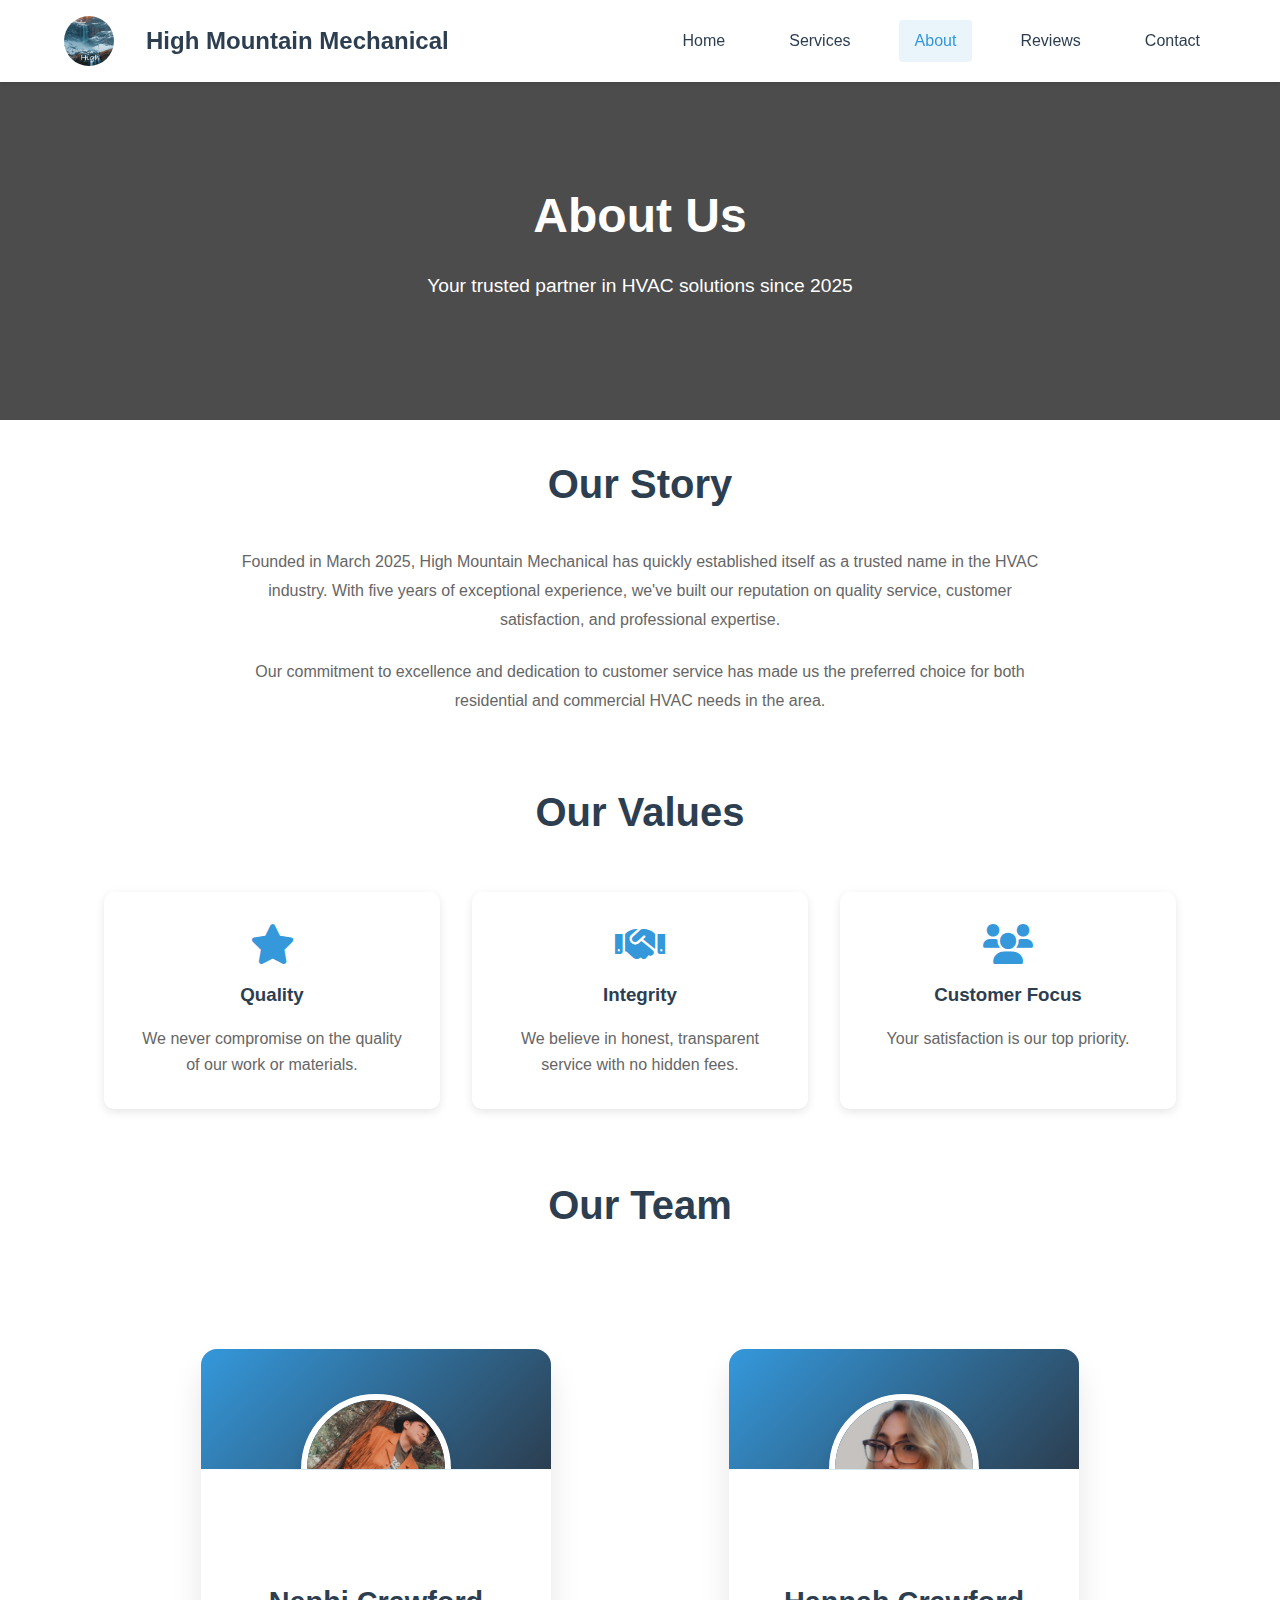
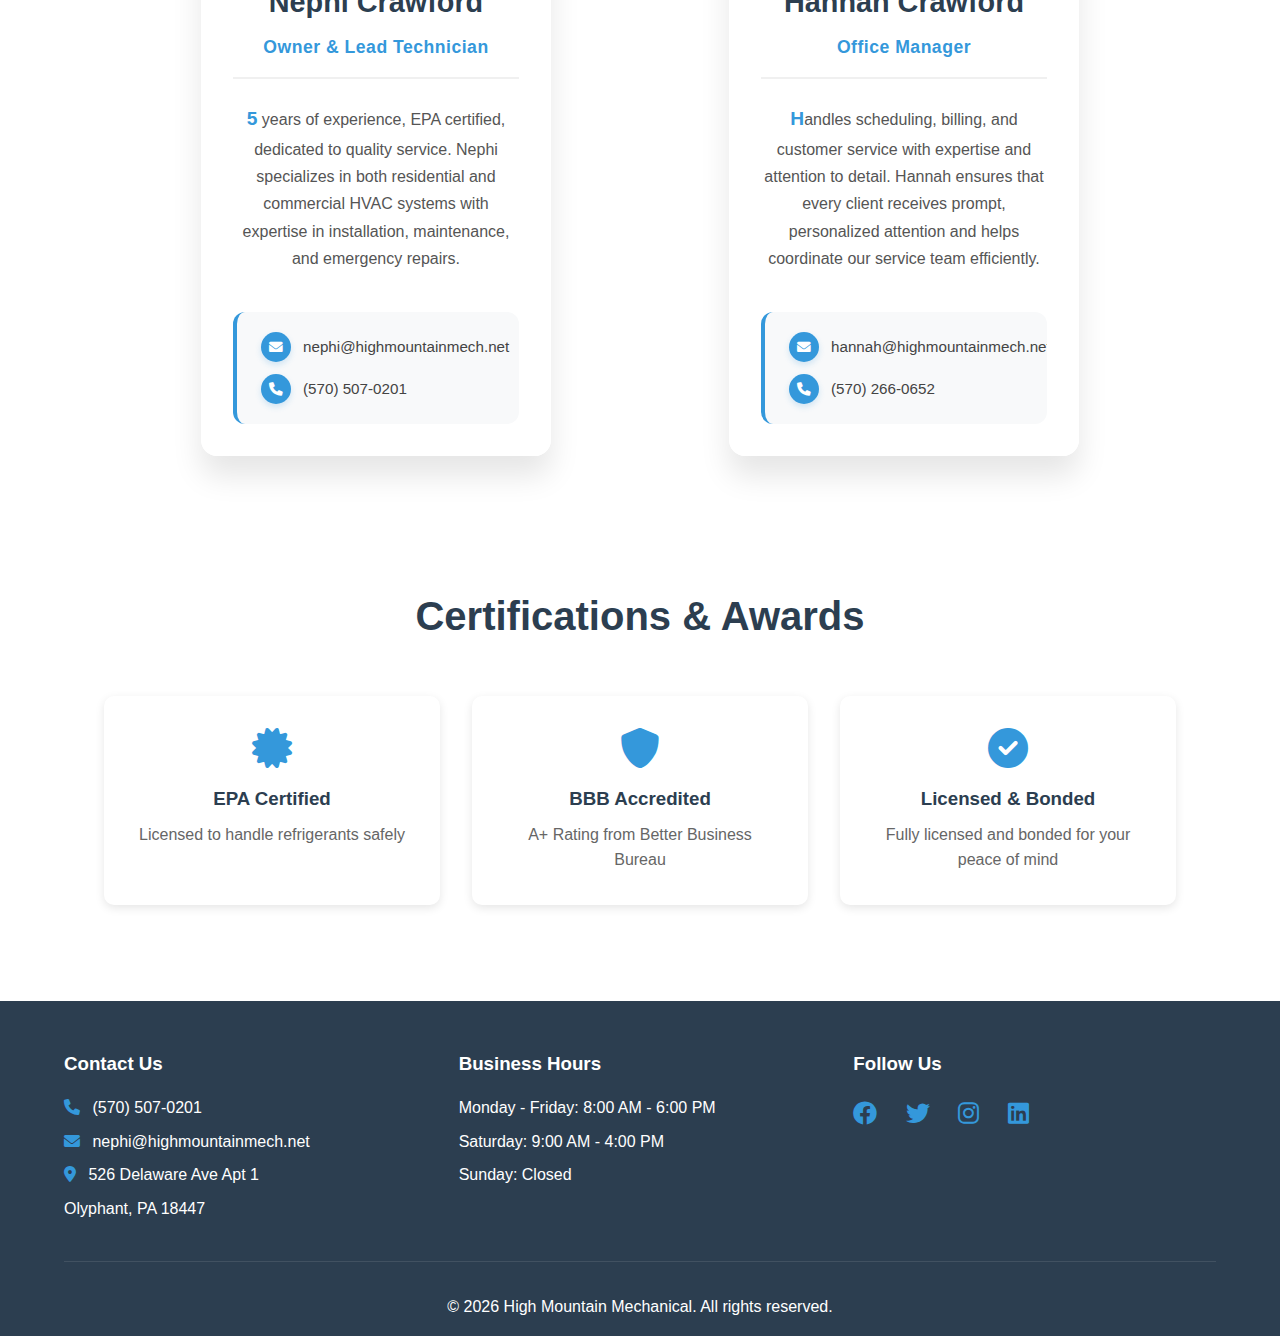
==== commit 3c504a27: "ee" ====
--- a/about.html
+++ b/about.html
@@ -19,7 +19,7 @@
     <!-- Canonical URL -->
     <link rel="canonical" href="https://highmountainmechanical.net/about.html">
     
-    <link rel="stylesheet" href="css/style.css?v=1.4.10">
+    <link rel="stylesheet" href="css/style.css?v=1.4.11">
     <link rel="stylesheet" href="https://cdnjs.cloudflare.com/ajax/libs/font-awesome/6.0.0/css/all.min.css">
     
     <!-- Schema.org (Optional: Could add Organization schema) -->
--- a/css/style.css
+++ b/css/style.css
@@ -864,13 +864,14 @@
 
 .about-team .team-contact {
     background-color: #f8f9fa !important;
-    padding: 1.25rem !important;
+    padding: 1.25rem 1.5rem !important;
     border-radius: 12px !important;
     margin-top: 1rem !important;
     transition: all 0.3s cubic-bezier(0.175, 0.885, 0.32, 1.275) !important;
     border-left: 4px solid #3498db !important;
     position: relative !important;
     overflow: hidden !important;
+    text-align: left !important;
 }
 
 .about-team .team-contact::before {
@@ -901,7 +902,7 @@
     align-items: center !important;
     font-size: 0.95rem !important;
     transition: all 0.3s ease !important;
-    justify-content: center !important;
+    justify-content: flex-start !important;
 }
 
 .about-team .team-contact p:last-child {
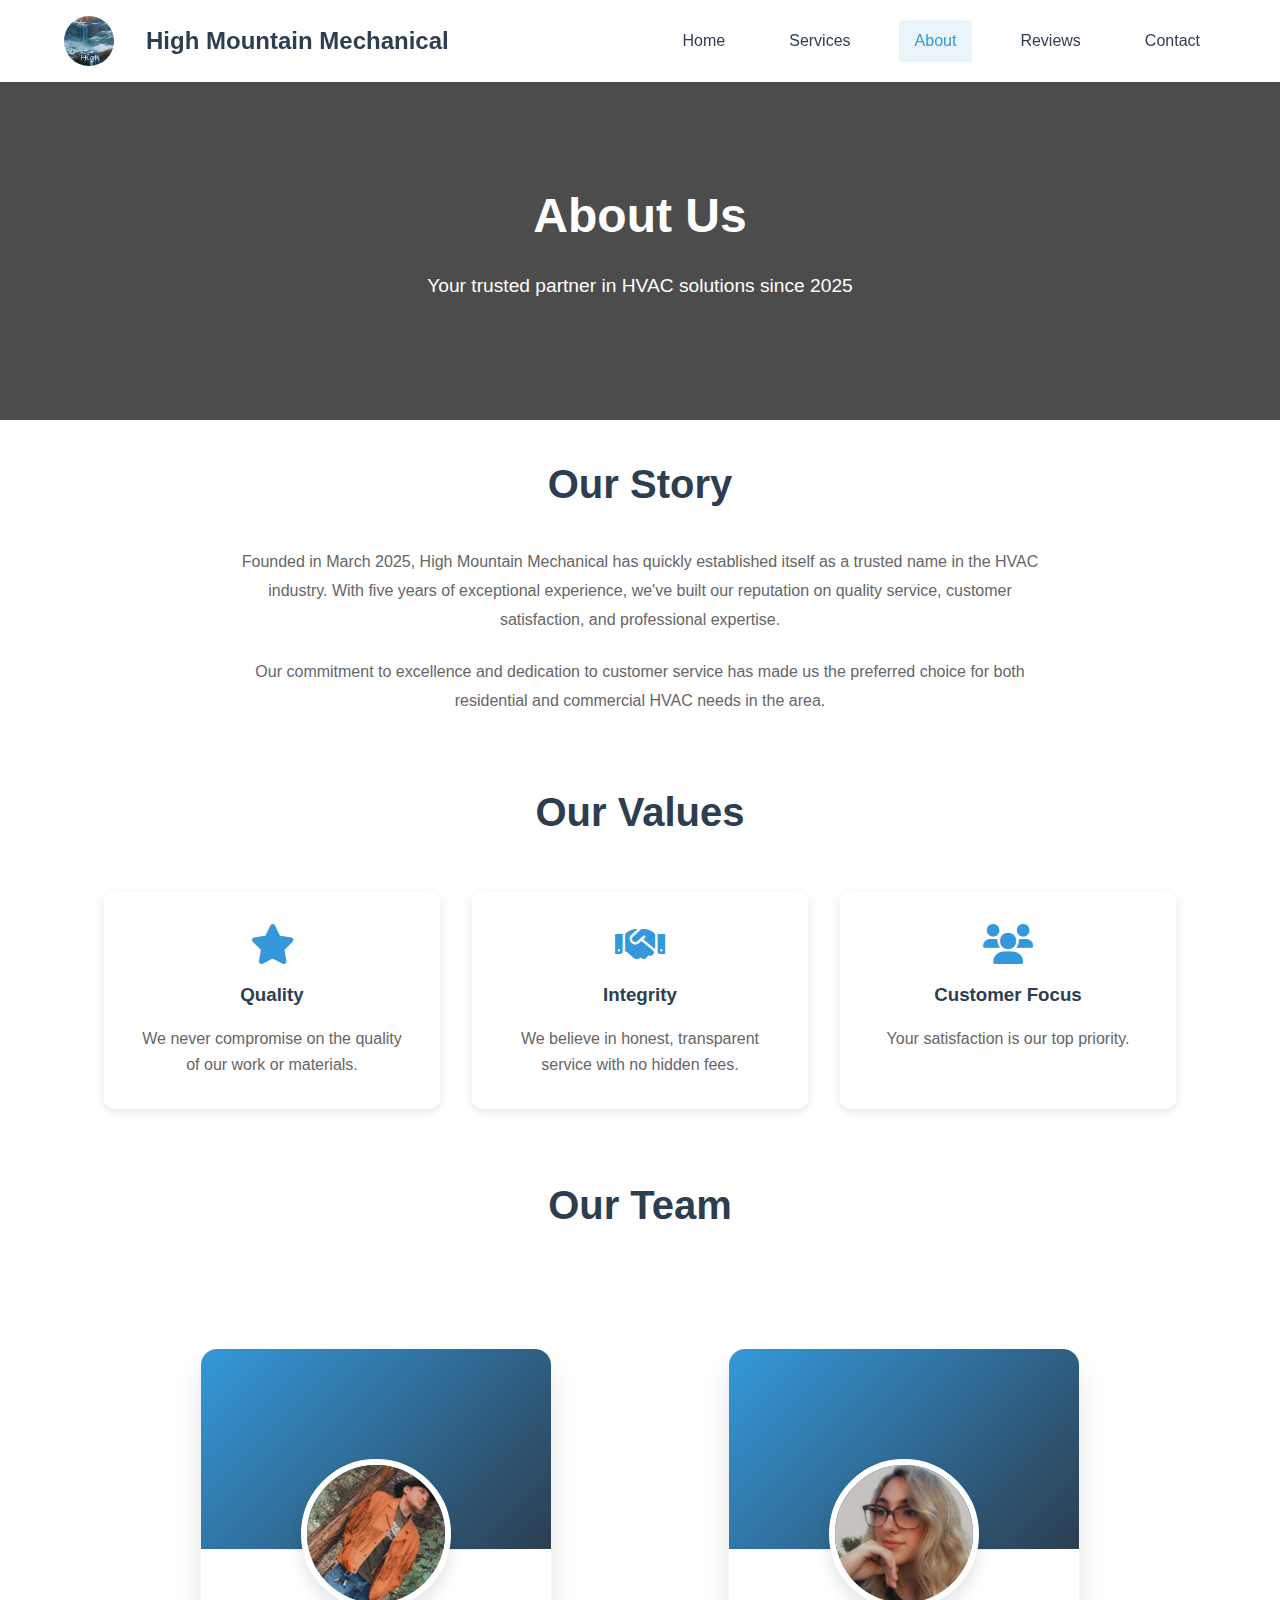
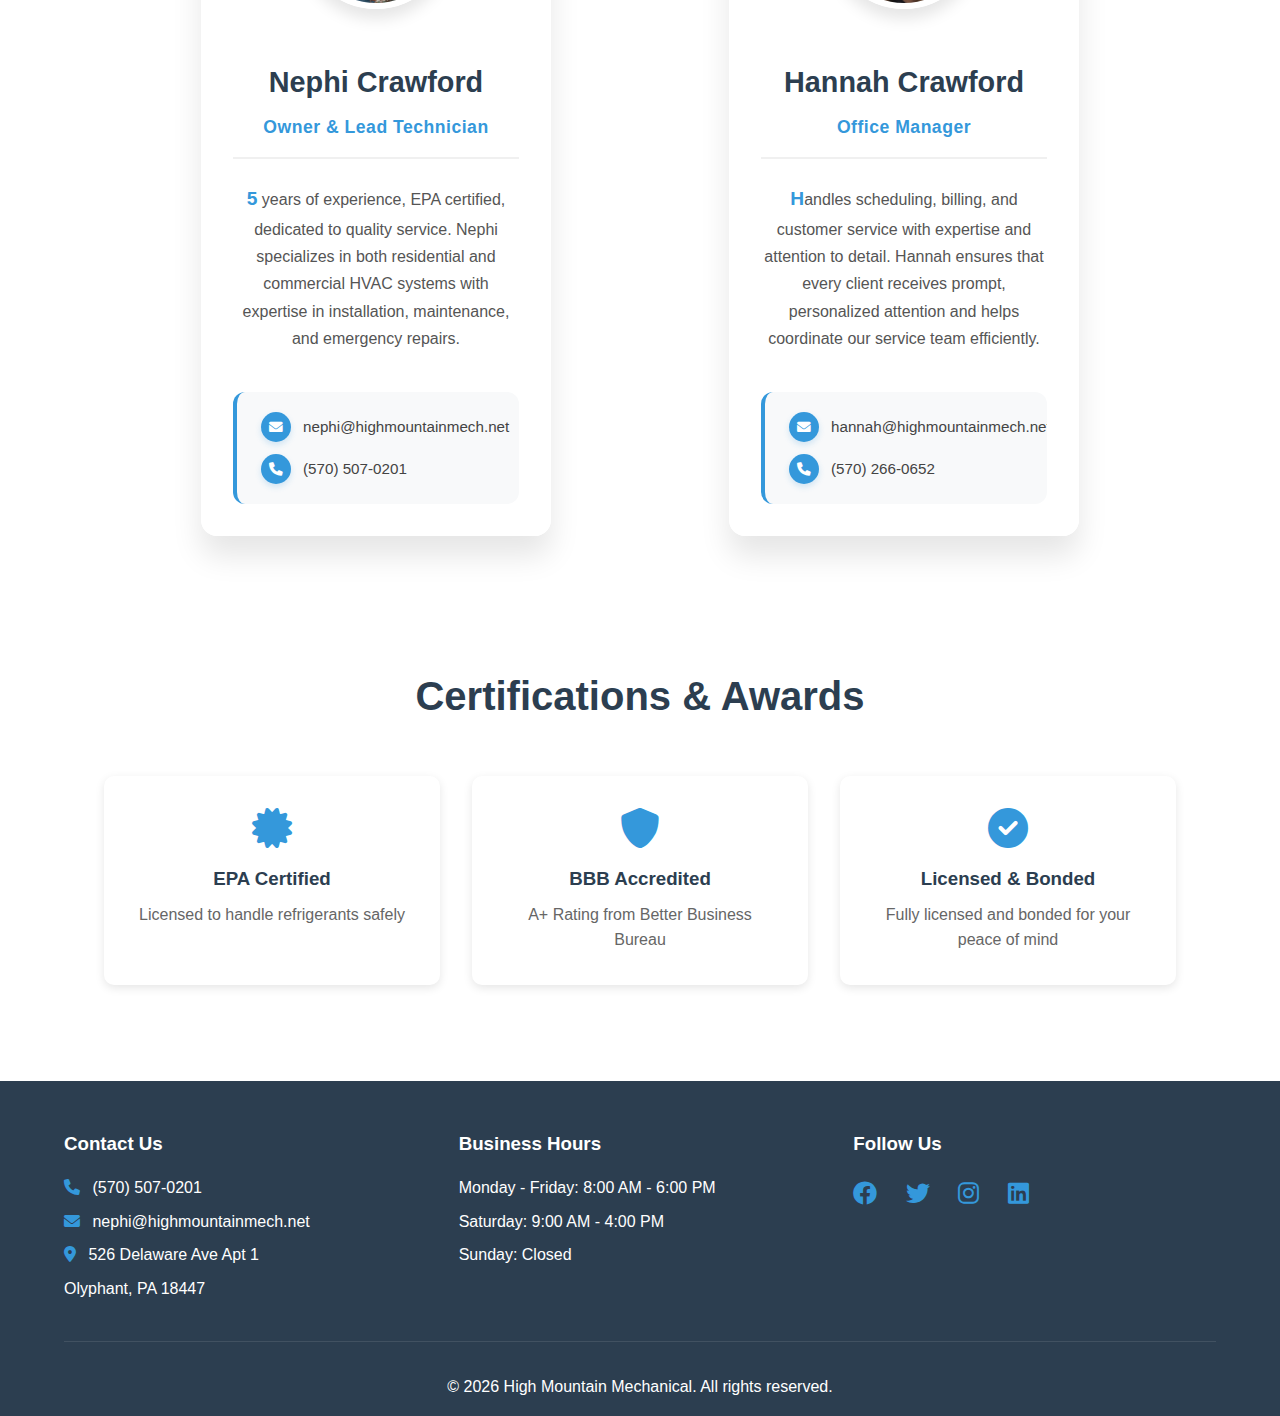
==== commit 9b52289c: "ww" ====
--- a/about.html
+++ b/about.html
@@ -19,7 +19,7 @@
     <!-- Canonical URL -->
     <link rel="canonical" href="https://highmountainmechanical.net/about.html">
     
-    <link rel="stylesheet" href="css/style.css?v=1.4.11">
+    <link rel="stylesheet" href="css/style.css?v=1.4.13">
     <link rel="stylesheet" href="https://cdnjs.cloudflare.com/ajax/libs/font-awesome/6.0.0/css/all.min.css">
     
     <!-- Schema.org (Optional: Could add Organization schema) -->
--- a/css/style.css
+++ b/css/style.css
@@ -742,9 +742,9 @@
 .about-team .team-member-header {
     padding: 0 !important;
     background: linear-gradient(135deg, #3498db, #2c3e50) !important;
-    height: 120px !important;
+    height: 200px !important;
     position: relative !important;
-    overflow: hidden !important;
+    overflow: visible !important;
     width: 100% !important;
 }
 
@@ -772,7 +772,7 @@
     border: 6px solid white !important;
     box-shadow: 0 10px 15px rgba(0, 0, 0, 0.1) !important;
     position: absolute !important;
-    bottom: -75px !important;
+    bottom: -60px !important;
     left: 50% !important;
     transform: translateX(-50%) !important;
     transition: all 0.4s cubic-bezier(0.175, 0.885, 0.32, 1.275) !important;
@@ -794,6 +794,7 @@
     border-top: none !important;
     position: relative !important;
     text-align: center !important;
+    margin-top: 0 !important;
 }
 
 .about-team .team-info::after {
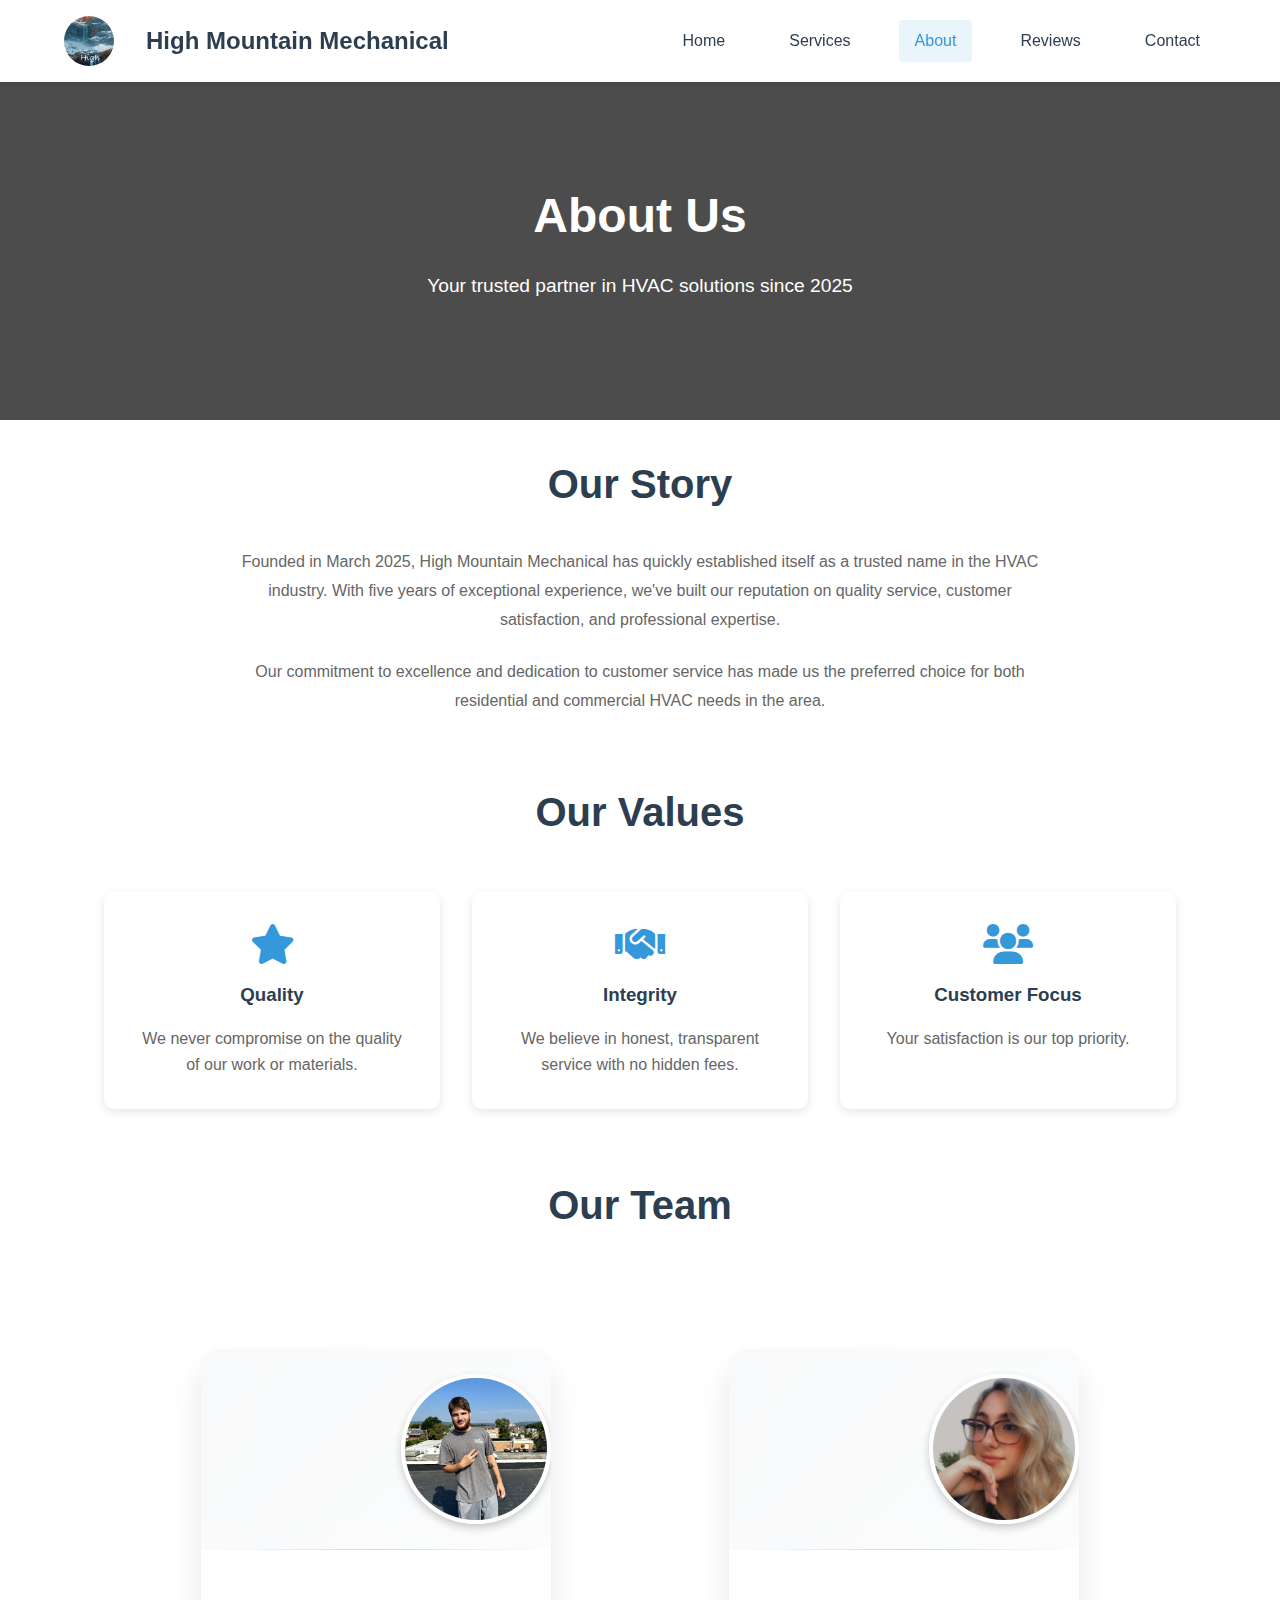
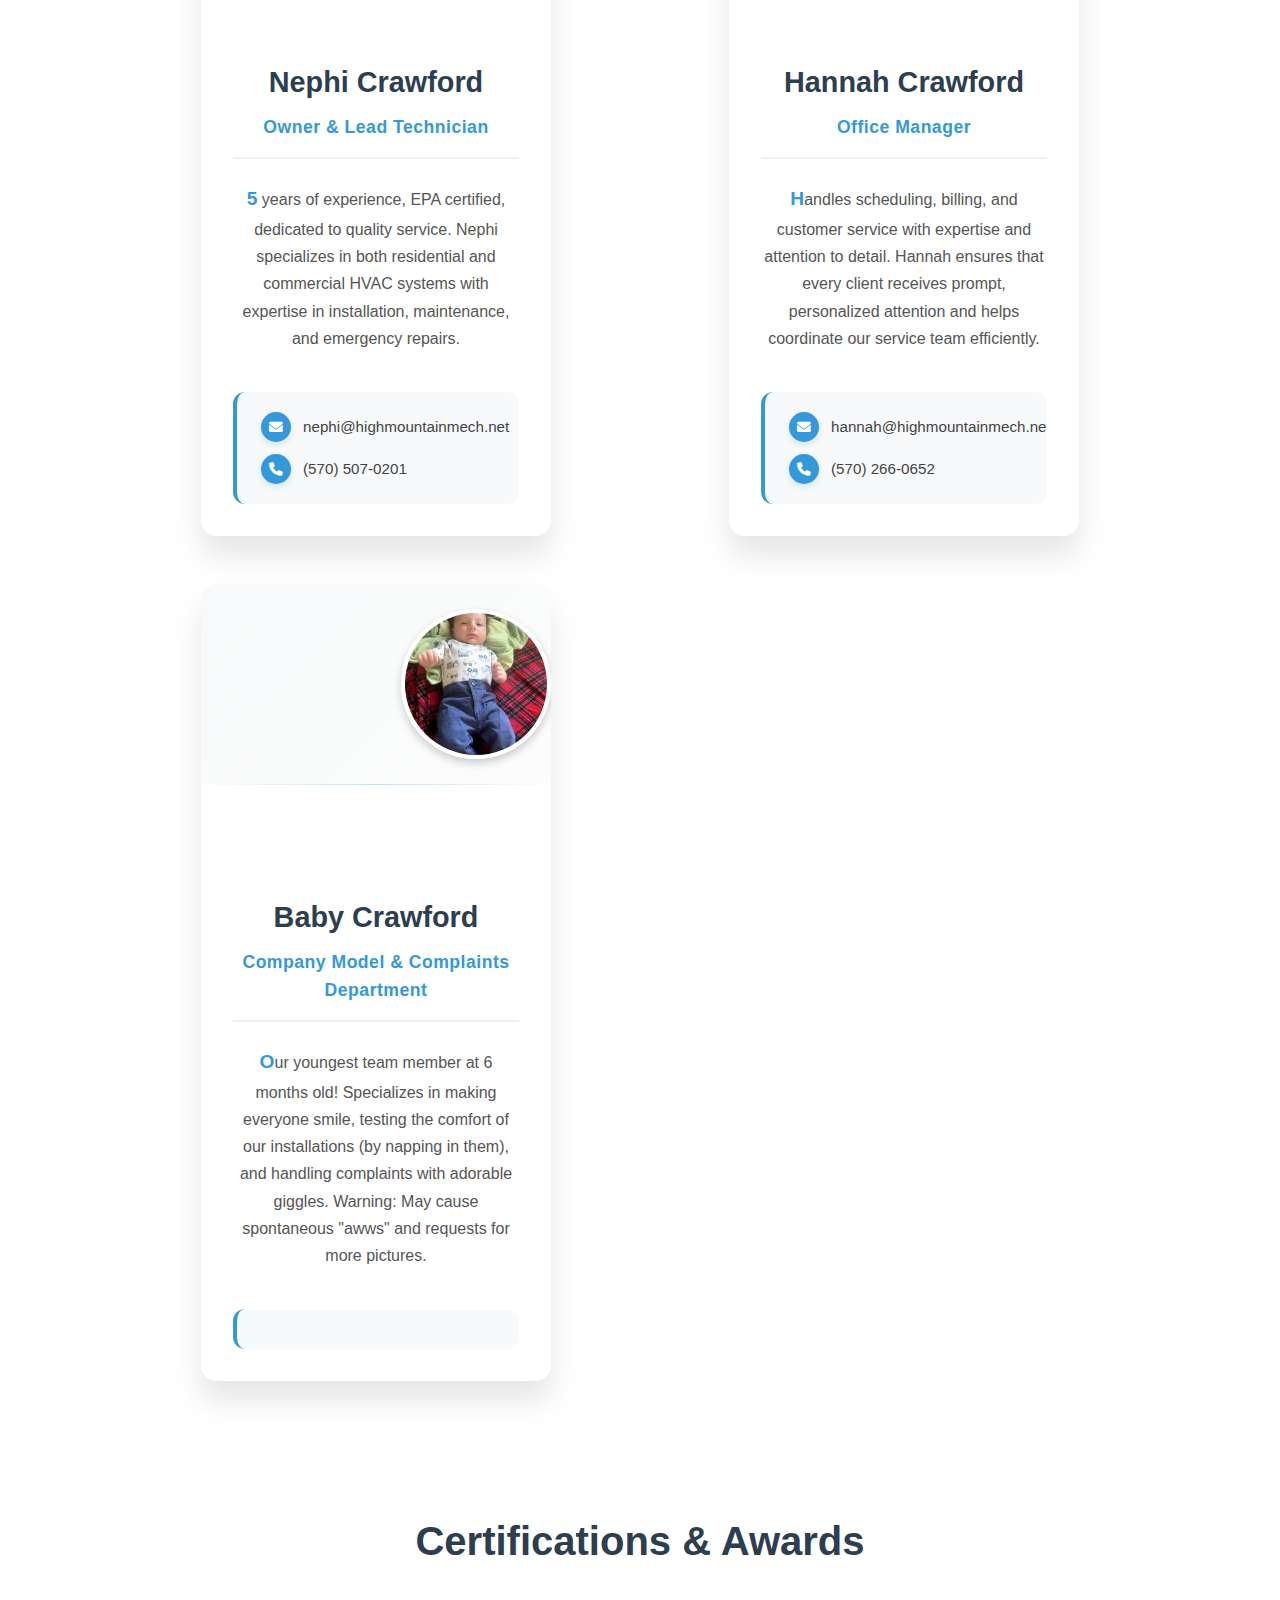
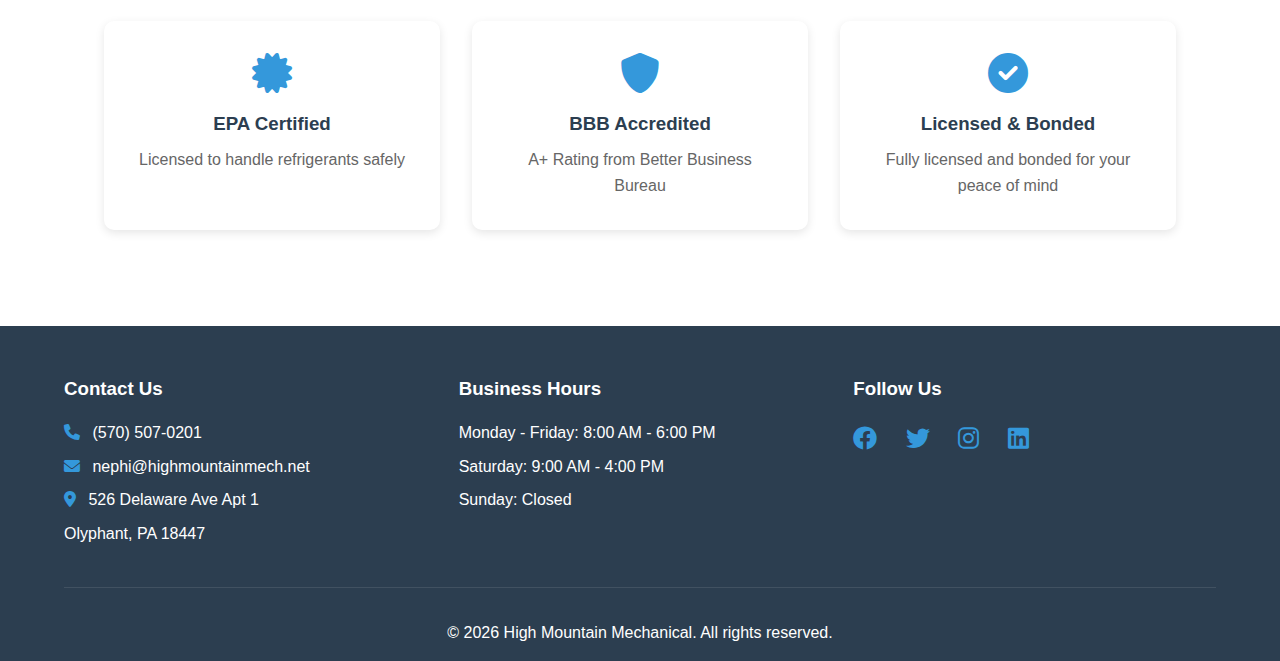
==== commit c2f8c8ec: "ss" ====
--- a/about.html
+++ b/about.html
@@ -115,6 +115,20 @@
                             </div>
                         </div>
                     </div>
+                    <div class="team-member">
+                        <div class="team-member-header">
+                            <img src="images/babyCrawford.jpg" alt="Baby Crawford" style="object-position: center 10% !important;">
+                        </div>
+                        <div class="team-info">
+                            <h3>Baby Crawford</h3>
+                            <p class="position">Company Model & Complaints Department</p>
+                            <div class="team-bio">
+                                <p>Our youngest team member at 6 months old! Specializes in making everyone smile, testing the comfort of our installations (by napping in them), and handling complaints with adorable giggles. Warning: May cause spontaneous "awws" and requests for more pictures.</p>
+                            </div>
+                            <div class="team-contact">
+                            </div>
+                        </div>
+                    </div>
                 </div>
             </div>
 
--- a/css/style.css
+++ b/css/style.css
@@ -740,12 +740,15 @@
 }
 
 .about-team .team-member-header {
-    padding: 0 !important;
-    background: linear-gradient(135deg, #3498db, #2c3e50) !important;
-    height: 200px !important;
-    position: relative !important;
-    overflow: visible !important;
-    width: 100% !important;
+    position: relative;
+    height: 200px;
+    overflow: hidden;
+    border-radius: 20px 20px 0 0;
+    background: linear-gradient(45deg, var(--primary-color), var(--secondary-color));
+    display: flex;
+    align-items: center;
+    justify-content: center;
+    padding-top: 20px;
 }
 
 .about-team .team-member-header::before {
@@ -769,10 +772,10 @@
     height: 150px !important;
     border-radius: 50% !important;
     object-fit: cover !important;
-    border: 6px solid white !important;
-    box-shadow: 0 10px 15px rgba(0, 0, 0, 0.1) !important;
-    position: absolute !important;
-    bottom: -60px !important;
+    border: 4px solid white !important;
+    box-shadow: 0 4px 8px rgba(0, 0, 0, 0.2) !important;
+    position: relative !important;
+    top: -10px !important;
     left: 50% !important;
     transform: translateX(-50%) !important;
     transition: all 0.4s cubic-bezier(0.175, 0.885, 0.32, 1.275) !important;
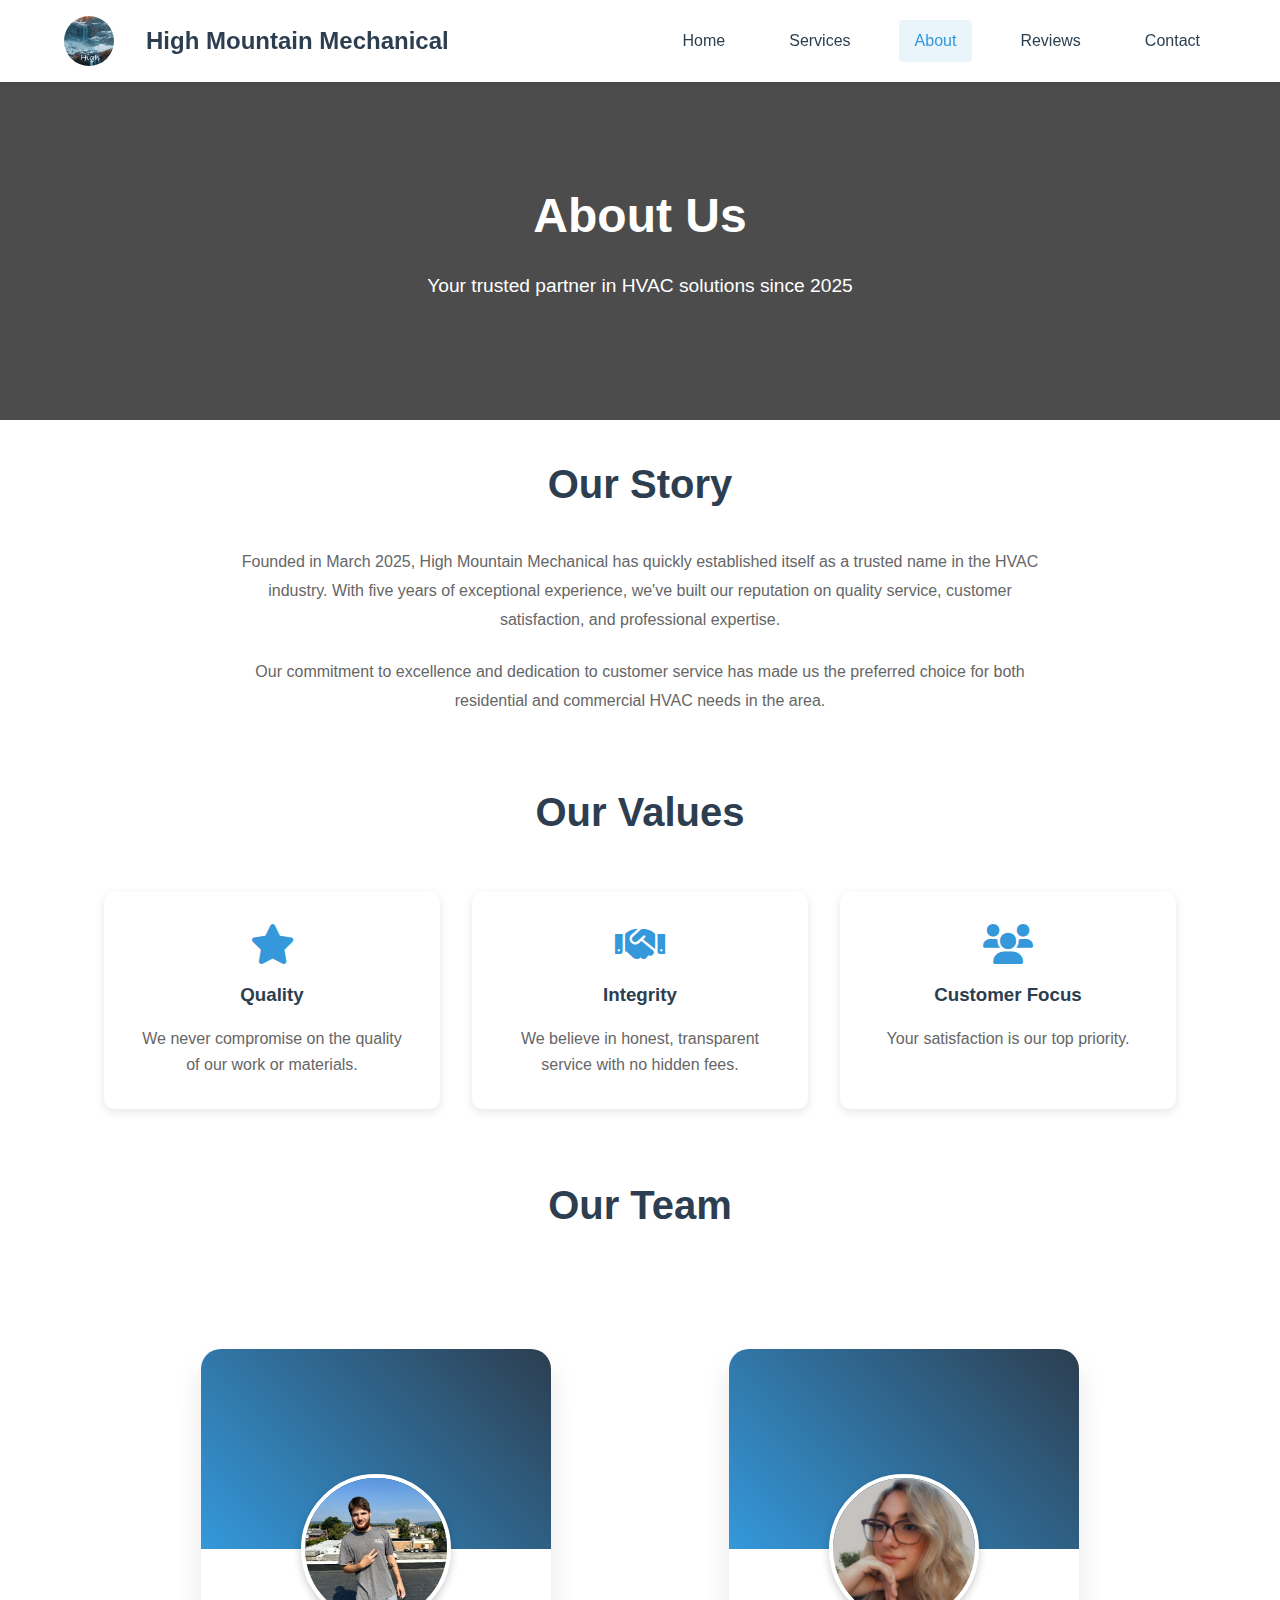
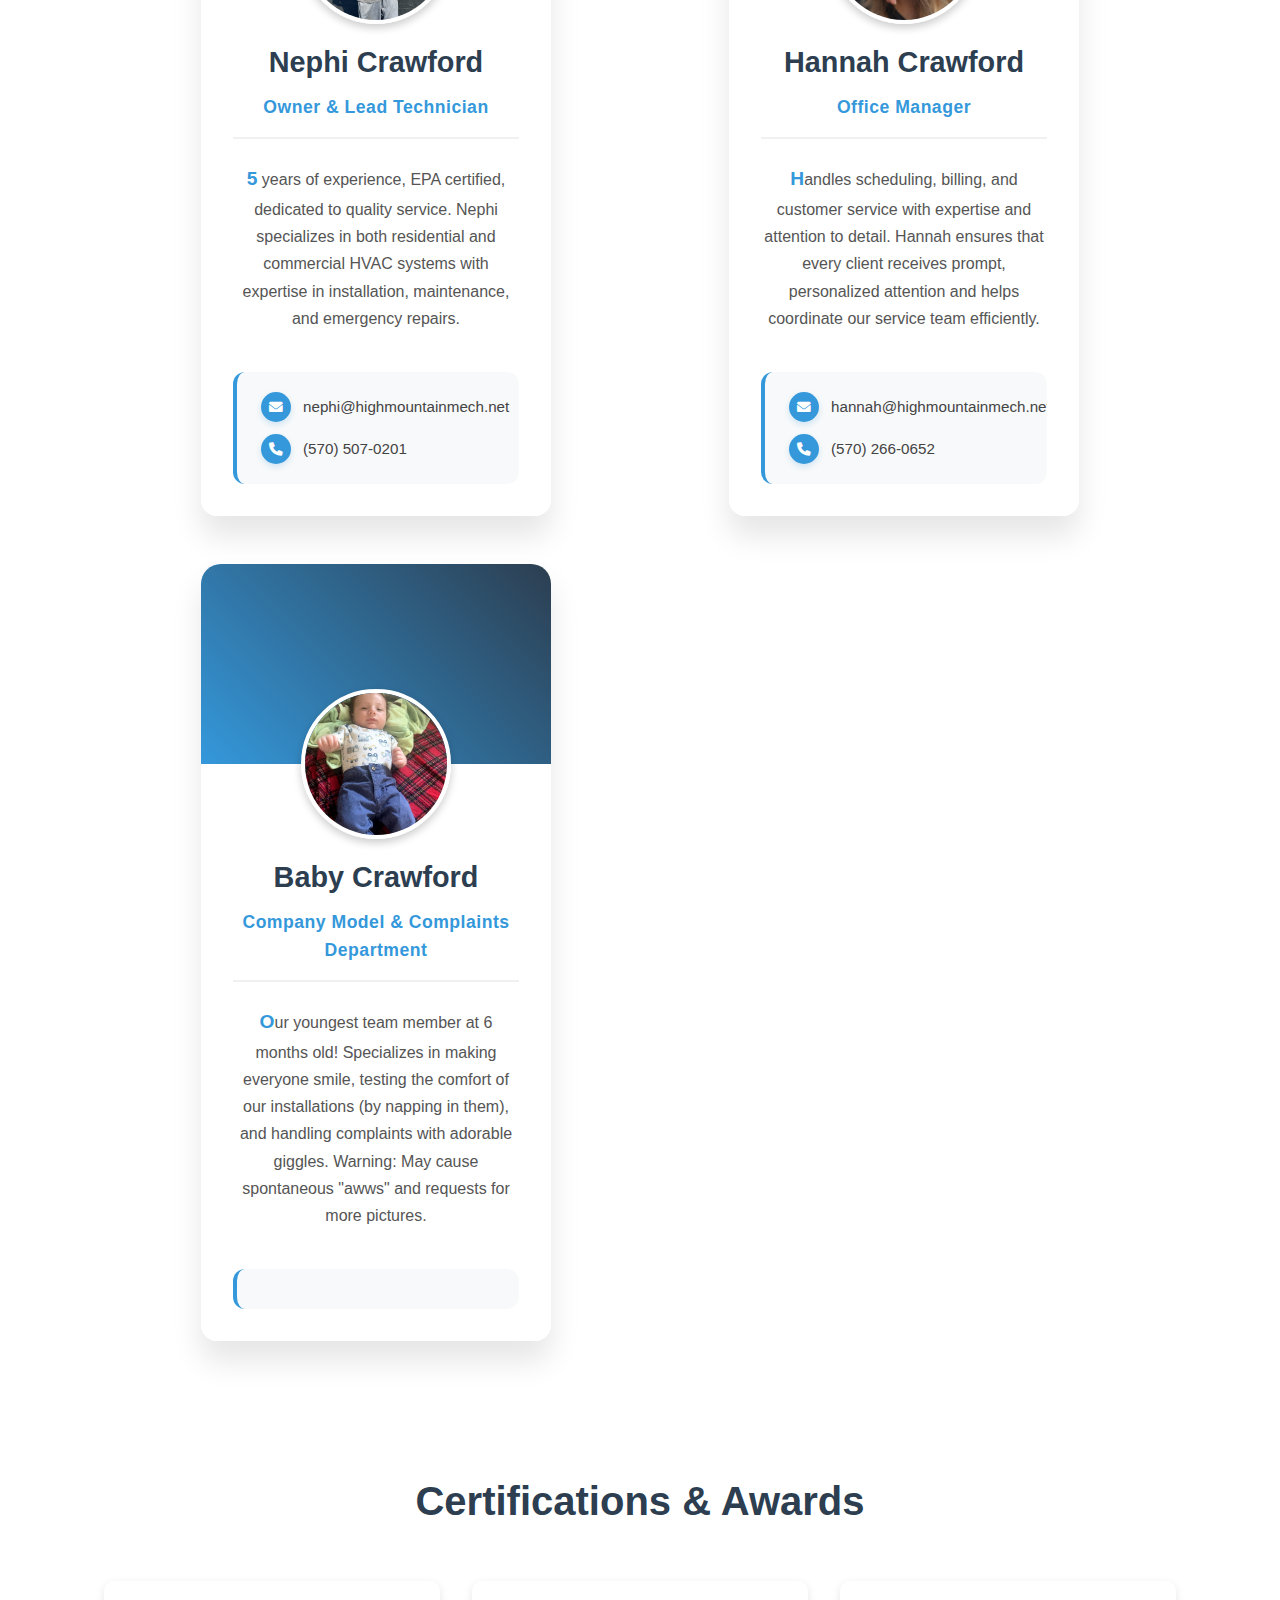
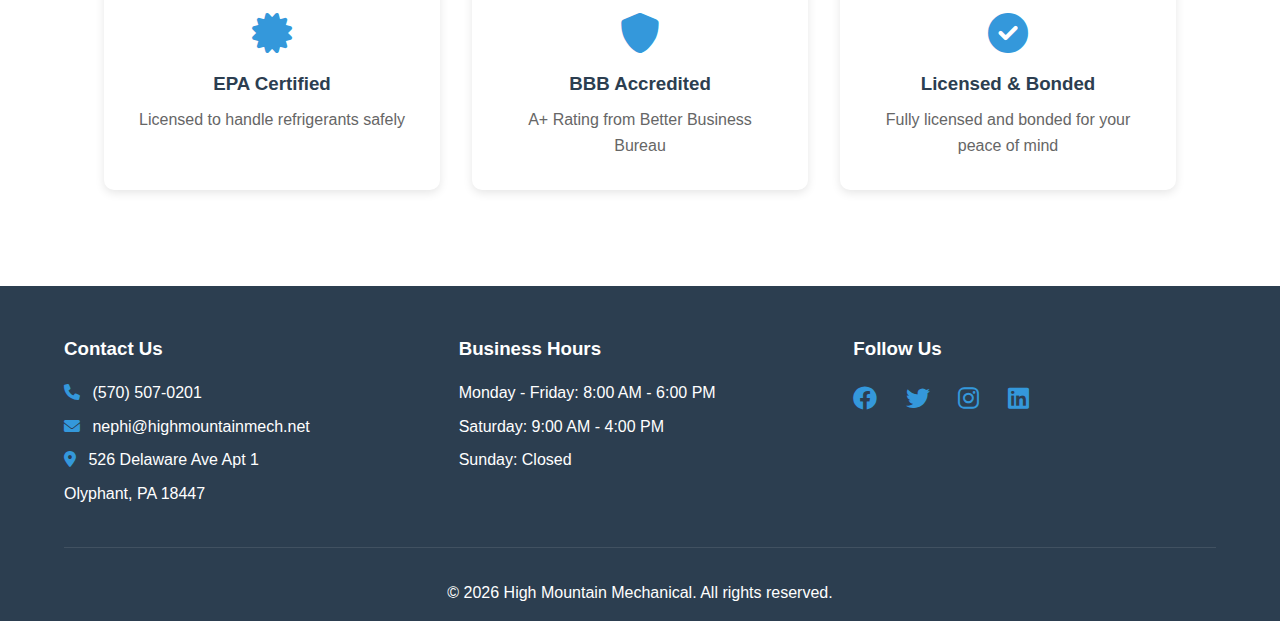
==== commit 9a36a7b0: "hh" ====
--- a/about.html
+++ b/about.html
@@ -19,7 +19,7 @@
     <!-- Canonical URL -->
     <link rel="canonical" href="https://highmountainmechanical.net/about.html">
     
-    <link rel="stylesheet" href="css/style.css?v=1.4.13">
+    <link rel="stylesheet" href="css/style.css?v=1.4.20">
     <link rel="stylesheet" href="https://cdnjs.cloudflare.com/ajax/libs/font-awesome/6.0.0/css/all.min.css">
     
     <!-- Schema.org (Optional: Could add Organization schema) -->
@@ -117,7 +117,7 @@
                     </div>
                     <div class="team-member">
                         <div class="team-member-header">
-                            <img src="images/babyCrawford.jpg" alt="Baby Crawford" style="object-position: center 10% !important;">
+                            <img src="images/babyCrawford.jpg" alt="Baby Crawford" style="object-position: top center;">
                         </div>
                         <div class="team-info">
                             <h3>Baby Crawford</h3>
--- a/css/style.css
+++ b/css/style.css
@@ -708,253 +708,206 @@
     font-size: 2.5rem;
 }
 
-/* Team Member Styles - Modern Redesign */
+/* Team Member Styles */
 .about-team .team-grid {
-    display: grid !important;
-    grid-template-columns: repeat(auto-fit, minmax(320px, 1fr)) !important;
-    gap: 3rem !important;
-    margin: 0 auto !important;
-    max-width: 1200px !important;
-    padding: 4rem 2rem !important;
+    display: grid;
+    grid-template-columns: repeat(auto-fit, minmax(320px, 1fr));
+    gap: 3rem;
+    margin: 0 auto;
+    max-width: 1200px;
+    padding: 4rem 2rem;
 }
 
 .about-team .team-member {
-    background: #fff !important;
-    border-radius: 16px !important;
-    overflow: hidden !important;
-    box-shadow: 0 20px 30px rgba(0,0,0,0.1) !important;
-    transition: all 0.4s cubic-bezier(0.175, 0.885, 0.32, 1.275) !important;
-    display: flex !important;
-    flex-direction: column !important;
-    border: none !important;
-    position: relative !important;
-    background-image: linear-gradient(135deg, #f8f9fa 0%, #ffffff 100%) !important;
-    margin: 0 auto !important;
-    width: 100% !important;
-    max-width: 350px !important;
+    background: #fff;
+    border-radius: 16px;
+    overflow: hidden;
+    box-shadow: 0 20px 30px rgba(0,0,0,0.1);
+    transition: all 0.4s cubic-bezier(0.175, 0.885, 0.32, 1.275);
+    display: flex;
+    flex-direction: column;
+    position: relative;
+    background-image: linear-gradient(135deg, #f8f9fa 0%, #ffffff 100%);
+    margin: 0 auto;
+    width: 100%;
+    max-width: 350px;
 }
 
 .about-team .team-member:hover {
-    transform: translateY(-8px) scale(1.02) !important;
-    box-shadow: 0 30px 40px rgba(0,0,0,0.16) !important;
+    transform: translateY(-8px) scale(1.02);
+    box-shadow: 0 30px 40px rgba(0,0,0,0.16);
 }
 
 .about-team .team-member-header {
     position: relative;
     height: 200px;
-    overflow: hidden;
+    overflow: visible;
     border-radius: 20px 20px 0 0;
-    background: linear-gradient(45deg, var(--primary-color), var(--secondary-color));
+    background: linear-gradient(45deg, #3498db, #2c3e50);
     display: flex;
     align-items: center;
     justify-content: center;
     padding-top: 20px;
 }
 
-.about-team .team-member-header::before {
-    content: '' !important;
-    position: absolute !important;
-    top: 0 !important;
-    left: 0 !important;
-    right: 0 !important;
-    bottom: 0 !important;
-    background: linear-gradient(45deg, rgba(255,255,255,0.1) 0%, rgba(255,255,255,0) 100%) !important;
-    transform: translateX(-100%) !important;
-    transition: transform 0.6s ease !important;
-}
-
-.about-team .team-member:hover .team-member-header::before {
-    transform: translateX(100%) !important;
-}
-
 .about-team .team-member img {
-    width: 150px !important;
-    height: 150px !important;
-    border-radius: 50% !important;
-    object-fit: cover !important;
-    border: 4px solid white !important;
-    box-shadow: 0 4px 8px rgba(0, 0, 0, 0.2) !important;
-    position: relative !important;
-    top: -10px !important;
-    left: 50% !important;
-    transform: translateX(-50%) !important;
-    transition: all 0.4s cubic-bezier(0.175, 0.885, 0.32, 1.275) !important;
-    z-index: 2 !important;
+    width: 150px;
+    height: 150px;
+    border-radius: 50%;
+    object-fit: cover;
+    border: 4px solid white;
+    box-shadow: 0 4px 8px rgba(0, 0, 0, 0.2);
+    position: absolute;
+    bottom: -75px;
+    left: 50%;
+    transform: translateX(-50%);
+    transition: all 0.4s cubic-bezier(0.175, 0.885, 0.32, 1.275);
+    z-index: 10;
 }
 
 .about-team .team-member:hover img {
-    transform: translateX(-50%) scale(1.08) !important;
-    box-shadow: 0 15px 25px rgba(0, 0, 0, 0.15) !important;
-    border-color: #3498db !important;
+    transform: translateX(-50%) scale(1.08);
+    box-shadow: 0 15px 25px rgba(0, 0, 0, 0.15);
+    border-color: #3498db;
 }
 
 .about-team .team-info {
-    padding: 110px 2rem 2rem !important;
-    flex: 1 !important;
-    display: flex !important;
-    flex-direction: column !important;
-    background: #fff !important;
-    border-top: none !important;
-    position: relative !important;
-    text-align: center !important;
-    margin-top: 0 !important;
-}
-
-.about-team .team-info::after {
-    content: '' !important;
-    position: absolute !important;
-    top: 0 !important;
-    left: 0 !important;
-    right: 0 !important;
-    height: 1px !important;
-    background: linear-gradient(90deg, transparent, rgba(52, 152, 219, 0.3), transparent) !important;
+    padding: 90px 2rem 2rem;
+    flex: 1;
+    display: flex;
+    flex-direction: column;
+    background: #fff;
+    border-top: none;
+    position: relative;
+    text-align: center;
+    margin-top: 0;
+    z-index: 1;
 }
 
 .about-team .team-member h3 {
-    color: #2c3e50 !important;
-    font-size: 1.8rem !important;
-    margin: 0 0 0.5rem !important;
-    text-align: center !important;
-    transition: color 0.3s ease !important;
-    font-weight: 600 !important;
+    color: #2c3e50;
+    font-size: 1.8rem;
+    margin: 0 0 0.5rem;
+    text-align: center;
+    transition: color 0.3s ease;
+    font-weight: 600;
 }
 
 .about-team .team-member:hover h3 {
-    color: #3498db !important;
+    color: #3498db;
 }
 
 .about-team .team-member .position {
-    color: #3498db !important;
-    font-weight: 600 !important;
-    text-align: center !important;
-    margin-bottom: 1.5rem !important;
-    padding-bottom: 1rem !important;
-    border-bottom: 2px solid #f0f0f0 !important;
-    font-size: 1.1rem !important;
-    letter-spacing: 0.5px !important;
-    transition: all 0.3s ease !important;
+    color: #3498db;
+    font-weight: 600;
+    text-align: center;
+    margin-bottom: 1.5rem;
+    padding-bottom: 1rem;
+    border-bottom: 2px solid #f0f0f0;
+    font-size: 1.1rem;
+    letter-spacing: 0.5px;
+    transition: all 0.3s ease;
 }
 
 .about-team .team-member:hover .position {
-    border-bottom-color: #3498db !important;
+    border-bottom-color: #3498db;
 }
 
 .about-team .team-bio {
-    margin-bottom: 1.5rem !important;
-    flex: 1 !important;
-    padding: 0 !important;
+    margin-bottom: 1.5rem;
+    flex: 1;
+    padding: 0;
 }
 
 .about-team .team-bio p {
-    color: #555 !important;
-    line-height: 1.7 !important;
-    font-size: 1rem !important;
-    text-align: center !important;
-    position: relative !important;
-    padding: 0 !important;
-    transition: color 0.3s ease !important;
-    margin: 0 !important;
+    color: #555;
+    line-height: 1.7;
+    font-size: 1rem;
+    text-align: center;
+    position: relative;
+    padding: 0;
+    transition: color 0.3s ease;
+    margin: 0;
 }
 
 .about-team .team-member:hover .team-bio p {
-    color: #444 !important;
+    color: #444;
 }
 
 .about-team .team-bio p::first-letter {
-    font-size: 1.2em !important;
-    font-weight: 600 !important;
-    color: #3498db !important;
+    font-size: 1.2em;
+    font-weight: 600;
+    color: #3498db;
 }
 
 .about-team .team-contact {
-    background-color: #f8f9fa !important;
-    padding: 1.25rem 1.5rem !important;
-    border-radius: 12px !important;
-    margin-top: 1rem !important;
-    transition: all 0.3s cubic-bezier(0.175, 0.885, 0.32, 1.275) !important;
-    border-left: 4px solid #3498db !important;
-    position: relative !important;
-    overflow: hidden !important;
-    text-align: left !important;
-}
-
-.about-team .team-contact::before {
-    content: '' !important;
-    position: absolute !important;
-    top: 0 !important;
-    left: 0 !important;
-    right: 0 !important;
-    bottom: 0 !important;
-    background: linear-gradient(135deg, rgba(52, 152, 219, 0.1) 0%, rgba(52, 152, 219, 0) 100%) !important;
-    opacity: 0 !important;
-    transition: opacity 0.3s ease !important;
-}
-
-.about-team .team-member:hover .team-contact {
-    transform: translateY(-5px) !important;
-    box-shadow: 0 5px 15px rgba(52, 152, 219, 0.1) !important;
-}
-
-.about-team .team-member:hover .team-contact::before {
-    opacity: 1 !important;
+    background-color: #f8f9fa;
+    padding: 1.25rem 1.5rem;
+    border-radius: 12px;
+    margin-top: 1rem;
+    transition: all 0.3s cubic-bezier(0.175, 0.885, 0.32, 1.275);
+    border-left: 4px solid #3498db;
+    position: relative;
+    overflow: hidden;
+    text-align: left;
 }
 
 .about-team .team-contact p {
-    margin-bottom: 0.75rem !important;
-    color: #444 !important;
-    display: flex !important;
-    align-items: center !important;
-    font-size: 0.95rem !important;
-    transition: all 0.3s ease !important;
-    justify-content: flex-start !important;
+    margin-bottom: 0.75rem;
+    color: #444;
+    display: flex;
+    align-items: center;
+    font-size: 0.95rem;
+    transition: all 0.3s ease;
+    justify-content: flex-start;
 }
 
 .about-team .team-contact p:last-child {
-    margin-bottom: 0 !important;
+    margin-bottom: 0;
 }
 
 .about-team .team-contact i {
-    color: white !important;
-    width: 30px !important;
-    height: 30px !important;
-    display: flex !important;
-    align-items: center !important;
-    justify-content: center !important;
-    margin-right: 0.75rem !important;
-    background-color: #3498db !important;
-    border-radius: 50% !important;
-    font-size: 0.85rem !important;
-    box-shadow: 0 3px 6px rgba(52, 152, 219, 0.2) !important;
-    transition: all 0.3s ease !important;
-    line-height: normal !important;
-    flex-shrink: 0 !important;
+    color: white;
+    width: 30px;
+    height: 30px;
+    display: flex;
+    align-items: center;
+    justify-content: center;
+    margin-right: 0.75rem;
+    background-color: #3498db;
+    border-radius: 50%;
+    font-size: 0.85rem;
+    box-shadow: 0 3px 6px rgba(52, 152, 219, 0.2);
+    transition: all 0.3s ease;
+    line-height: normal;
+    flex-shrink: 0;
 }
 
 .about-team .team-member:hover .team-contact i {
-    transform: scale(1.1) !important;
-    box-shadow: 0 5px 10px rgba(52, 152, 219, 0.3) !important;
+    transform: scale(1.1);
+    box-shadow: 0 5px 10px rgba(52, 152, 219, 0.3);
 }
 
 /* Responsive Design for Team Section */
 @media (max-width: 768px) {
     .about-team .team-grid {
-        grid-template-columns: 1fr !important;
-        gap: 2rem !important;
-        padding: 2rem 1rem !important;
+        grid-template-columns: 1fr;
+        gap: 2rem;
+        padding: 2rem 1rem;
     }
 
     .about-team .team-member {
-        max-width: 100% !important;
+        max-width: 100%;
     }
 
     .about-team .team-member img {
-        width: 120px !important;
-        height: 120px !important;
-        bottom: -60px !important;
+        width: 120px;
+        height: 120px;
+        bottom: -60px;
     }
 
     .about-team .team-info {
-        padding: 80px 1.5rem 1.5rem !important;
+        padding: 80px 1.5rem 1.5rem;
     }
 }
 
@@ -1011,11 +964,6 @@
     .about-team h2,
     .about-certifications h2 {
         font-size: 2rem;
-    }
-
-    .team-member img {
-        height: 180px;
-        width: 180px;
     }
 
     .about-content {
@@ -1212,7 +1160,7 @@
     background: white;
     padding: 3rem;
     border-radius: 12px;
-    box-shadow: 0 4px 6px rgba(0,0,0,0.1);
+    box-shadow: 0 4px 6px rgba(0, 0, 0, 0.1);
     max-width: 800px;
     margin: 0 auto;
 }
@@ -1269,77 +1217,6 @@
     min-height: 120px;
 }
 
-.rating {
-    display: inline-block;
-    position: relative;
-    height: 50px;
-    line-height: 50px;
-    font-size: 25px;
-}
-
-.rating label {
-    position: absolute;
-    top: 0;
-    left: 0;
-    height: 100%;
-    cursor: pointer;
-}
-
-.rating label:last-child {
-    position: static;
-}
-
-.rating label:nth-child(1) {
-    z-index: 5;
-}
-
-.rating label:nth-child(2) {
-    z-index: 4;
-}
-
-.rating label:nth-child(3) {
-    z-index: 3;
-}
-
-.rating label:nth-child(4) {
-    z-index: 2;
-}
-
-.rating label:nth-child(5) {
-    z-index: 1;
-}
-
-.rating label input {
-    position: absolute;
-    top: 0;
-    left: 0;
-    opacity: 0;
-}
-
-.rating label .icon {
-    float: left;
-    color: transparent;
-}
-
-.rating label:last-child .icon {
-    color: #ccc;
-}
-
-.rating:not(:hover) label input:checked ~ .icon,
-.rating:hover label:hover input ~ .icon {
-    color: #ffd700;
-}
-
-.rating label input:focus:not(:checked) ~ .icon:last-child {
-    color: #ccc;
-    text-shadow: 0 0 5px #ffd700;
-}
-
-/* Hide old star rating classes */
-.star-rating, .star-input {
-    display: none;
-}
-
 @media (max-width: 768px) {
     .reviews-page {
         padding: 2rem 1rem;
@@ -1422,4 +1299,42 @@
 /* Hide old rating system */
 .rating {
     display: none;
+}
+
+.contact-form button[type="submit"] {
+    background: linear-gradient(45deg, #3498db, #2c3e50);
+    color: white;
+    padding: 1rem 2rem;
+    border: none;
+    border-radius: 8px;
+    font-size: 1.1rem;
+    font-weight: 600;
+    cursor: pointer;
+    transition: all 0.3s ease;
+    width: 100%;
+    max-width: 200px;
+    margin: 1.5rem auto 0;
+    display: block;
+    text-transform: uppercase;
+    letter-spacing: 1px;
+    box-shadow: 0 4px 6px rgba(0, 0, 0, 0.1);
+}
+
+.contact-form button[type="submit"]:hover {
+    transform: translateY(-3px);
+    box-shadow: 0 6px 12px rgba(0, 0, 0, 0.15);
+    background: linear-gradient(45deg, #2c3e50, #3498db);
+}
+
+.contact-form button[type="submit"]:active {
+    transform: translateY(1px);
+    box-shadow: 0 2px 4px rgba(0, 0, 0, 0.1);
+}
+
+@media (max-width: 768px) {
+    .contact-form button[type="submit"] {
+        max-width: 100%;
+        padding: 0.875rem 1.5rem;
+        margin: 1.5rem auto 0;
+    }
 } 